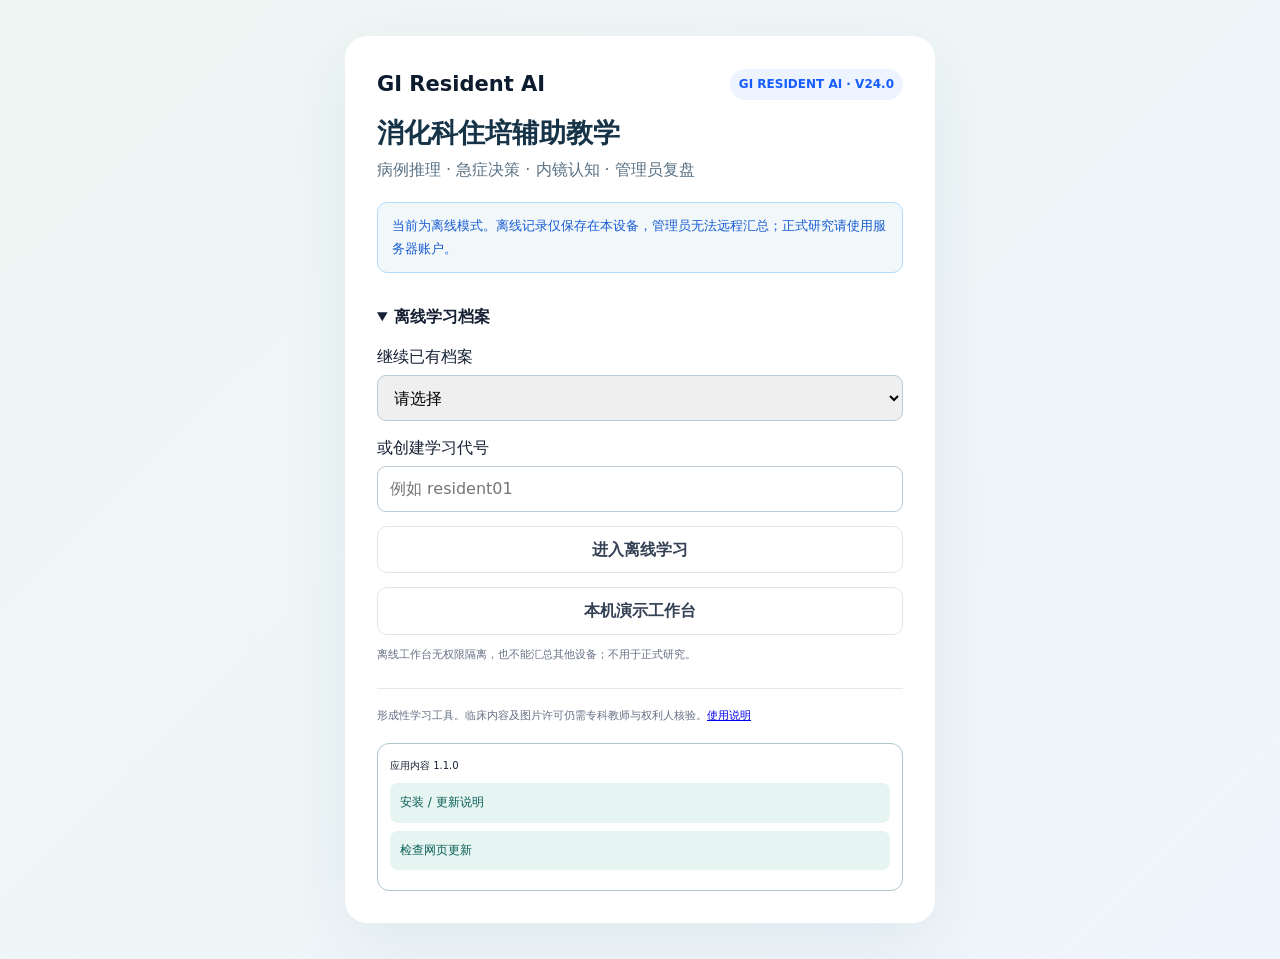
==== web/index.html @ a693a08d "Publish GI Resident AI V24.1" ====
<!doctype html>
<html lang="zh-CN">
<head>
  <meta charset="utf-8">
  <meta name="viewport" content="width=device-width,initial-scale=1">
  <title>GI Resident AI V24.1 · 住培辅助教学</title>
  <link rel="icon" href="assets/app/icon-192.png">
  <link rel="manifest" href="manifest.webmanifest">
  <link rel="apple-touch-icon" href="assets/app/icon-192.png">
  <meta name="theme-color" content="#0d766d">
  <meta name="apple-mobile-web-app-capable" content="yes">
  <link rel="stylesheet" href="style.css">
  <link rel="stylesheet" href="v5.css">
  <link rel="stylesheet" href="v6.css">
  <link rel="stylesheet" href="v7.css">
  <link rel="stylesheet" href="v20.css">
  <link rel="stylesheet" href="v21.css">
  <link rel="stylesheet" href="v22.css">
  <link rel="stylesheet" href="v23.css">
  <link rel="stylesheet" href="v24.css">
  <link rel="stylesheet" href="mobile.css">
</head>
<body>
  <script src="app-release.js"></script>
  <script src="js/core.js"></script>
  <script src="data.js"></script>
  <script src="training_data.js"></script>
  <script src="v4_data.js"></script>
  <script src="local_images.js?v=19.1"></script>
  <script src="app.js?v=19.1"></script>
  <script src="v4.js"></script>
  <script src="v5.js"></script>
  <script src="v6.js"></script>
  <script src="v7.js"></script>
  <script src="v8.js"></script>
  <script src="v9.js"></script>
  <script src="v10.js"></script>
  <script src="v11.js"></script>
  <script src="v12.js"></script>
  <script src="v13.js"></script>
  <script src="v14.js"></script>
  <script src="v15.js?v=19.3"></script>
  <script src="v16.js?v=19.3"></script>
  <script src="v17.js?v=19.3"></script>
  <script src="v18.js?v=19.3"></script>
  <script src="v19.js?v=19.3"></script>
  <script src="v20.js?v=20.0"></script>
  <script src="v21.js?v=21.0"></script>
  <script src="js/auth.js"></script>
  <script src="v23.js?v=23.2"></script>
  <script src="js/records.js"></script>
  <script src="js/learning.js"></script>
  <script src="pwa.js"></script>
</body>
</html>
---- web/style.css ----
:root{--bg:#f5f7fb;--card:#fff;--ink:#152033;--muted:#667085;--line:#dfe5ef;--brand:#165DFF;--brand2:#0d47c9;--nav:#0d1b2f;--good:#067647;--bad:#b42318;--warn:#b54708;--soft:#eef4ff;--purple:#6941c6;--shadow:0 10px 34px rgba(20,32,55,.08)}
*{box-sizing:border-box}body{margin:0;font-family:Inter,"PingFang SC","Microsoft YaHei",system-ui,sans-serif;background:var(--bg);color:var(--ink)}button,input,select,textarea{font:inherit}.hidden{display:none!important}.shell{display:grid;grid-template-columns:250px 1fr;min-height:100vh}.side{background:var(--nav);color:#dce6f7;padding:22px 16px;position:sticky;top:0;height:100vh;overflow:auto}.logo{font-weight:900;font-size:22px;color:#fff}.logo small{display:block;color:#92a9c8;font-size:10px;letter-spacing:.08em;margin-top:5px}.profile{margin:20px 0 14px;padding:12px;background:#132a48;border-radius:12px}.profile b{display:block;color:#fff}.profile span{font-size:12px;color:#a9bdd8}.nav{display:grid;gap:6px}.nav button{border:0;background:transparent;color:#cbd7e8;text-align:left;border-radius:10px;padding:11px 12px;cursor:pointer}.nav button:hover,.nav button.active{background:#173457;color:#fff}.main{padding:28px;max-width:1500px;width:100%;margin:0 auto}.top{display:flex;justify-content:space-between;gap:18px;align-items:flex-start;margin-bottom:20px}.top h1{margin:0;font-size:27px}.top p{margin:6px 0 0;color:var(--muted)}.pill{display:inline-flex;align-items:center;gap:5px;background:var(--soft);color:var(--brand);font-weight:800;font-size:12px;padding:6px 9px;border-radius:999px}.grid{display:grid;gap:16px}.g4{grid-template-columns:repeat(4,minmax(0,1fr))}.g3{grid-template-columns:repeat(3,minmax(0,1fr))}.g2{grid-template-columns:repeat(2,minmax(0,1fr))}.card{background:#fff;border:1px solid var(--line);border-radius:16px;padding:18px;box-shadow:var(--shadow)}.metric span{font-size:12px;color:var(--muted)}.metric strong{display:block;font-size:30px;margin:6px 0}.btn{border:0;background:var(--brand);color:#fff;padding:10px 14px;border-radius:10px;font-weight:800;cursor:pointer}.btn:hover{background:var(--brand2)}.btn.ghost{background:#fff;color:#344054;border:1px solid var(--line)}.btn.soft{background:var(--soft);color:var(--brand)}.btn.bad{background:#fef3f2;color:var(--bad)}.row{display:flex;gap:10px;align-items:center;flex-wrap:wrap}.section{display:flex;justify-content:space-between;align-items:end;margin:24px 0 12px}.section h2{margin:0;font-size:20px}.section small{color:var(--muted)}.casegrid{display:grid;grid-template-columns:repeat(3,minmax(0,1fr));gap:14px}.case{background:white;border:1px solid var(--line);border-radius:14px;padding:15px;cursor:pointer;transition:.15s}.case:hover{transform:translateY(-2px);box-shadow:var(--shadow)}.tags{display:flex;gap:6px;flex-wrap:wrap}.tag{font-size:11px;border-radius:999px;padding:4px 7px;background:#f2f4f7;color:#475467}.tag.atyp{background:#fff7e6;color:#b54708}.tag.hard{background:#f4f3ff;color:#6941c6}.case h3{font-size:15px;margin:10px 0 7px}.case p{margin:0;color:var(--muted);font-size:12px;line-height:1.6}.bar{height:7px;border-radius:99px;background:#edf1f7;overflow:hidden}.bar i{display:block;height:100%;background:var(--brand)}.ward{display:grid;grid-template-columns:1.15fr .85fr;gap:16px}.patient-head{display:flex;justify-content:space-between;gap:12px}.vitals{background:#f8fafc;border-radius:12px;padding:11px;margin:12px 0;font-weight:700}.chat{height:390px;overflow:auto;background:#f8fafc;border:1px solid var(--line);border-radius:13px;padding:12px}.msg{max-width:88%;padding:9px 11px;border-radius:12px;margin:8px 0;line-height:1.6;font-size:13px}.msg.user{margin-left:auto;background:#eaf1ff}.msg.patient{background:#fff;border:1px solid #e5eaf2}.msg.ai{background:#f4f3ff;border:1px solid #ddd7fe}.composer{display:grid;grid-template-columns:1fr auto;gap:8px;margin-top:9px}.composer input{border:1px solid var(--line);border-radius:10px;padding:10px 11px}.orders{display:flex;gap:7px;flex-wrap:wrap;margin-top:10px}.order{border:1px solid var(--line);background:#fff;border-radius:999px;padding:7px 10px;font-size:12px;cursor:pointer}.order:hover{border-color:#9cb9ef}.results{display:grid;gap:8px;max-height:340px;overflow:auto}.result{padding:10px;border-radius:10px;background:#f8fafc;border-left:3px solid #9db8e9;font-size:13px;line-height:1.55}.stage{display:flex;gap:6px;flex-wrap:wrap;margin:10px 0 14px}.stage span{font-size:11px;padding:5px 8px;border-radius:999px;background:#f2f4f7}.stage span.on{background:#eaf1ff;color:var(--brand);font-weight:800}.freebox textarea{width:100%;min-height:80px;border:1px solid var(--line);border-radius:10px;padding:10px;resize:vertical}.feedback{padding:12px;border-radius:11px;margin-top:10px;font-size:13px;line-height:1.65}.feedback.good{background:#ecfdf3;color:#05603a}.feedback.mid{background:#fff7e6;color:#854a0e}.choices{display:grid;gap:8px}.choice{border:1px solid var(--line);padding:11px;border-radius:10px;cursor:pointer}.choice:hover{background:#f8fbff;border-color:#9cb9ef}.choice.correct{background:#ecfdf3;border-color:#52b788}.choice.wrong{background:#fef3f2;border-color:#e8867d}.imgbox{background:#090e16;border-radius:13px;min-height:300px;display:flex;align-items:center;justify-content:center;overflow:hidden}.imgbox img{max-width:100%;max-height:560px;object-fit:contain;cursor:zoom-in}.src{font-size:11px;color:var(--muted);line-height:1.5;margin-top:7px}.src a{color:var(--brand)}.table{width:100%;border-collapse:collapse;font-size:13px}.table th,.table td{padding:10px;border-bottom:1px solid var(--line);text-align:left}.table th{color:#667085;background:#f8fafc}.toolbar{display:flex;gap:8px;flex-wrap:wrap;margin-bottom:14px}.toolbar input,.toolbar select{border:1px solid var(--line);border-radius:10px;padding:9px 10px;background:#fff}.login{min-height:100vh;display:grid;place-items:center;background:linear-gradient(135deg,#0d1b2f,#143b70)}.login-card{width:min(760px,92vw);background:white;border-radius:22px;padding:28px;box-shadow:0 30px 70px rgba(0,0,0,.28)}.login-card h1{margin:0 0 5px}.roles{display:grid;grid-template-columns:2fr 1fr;gap:14px;margin-top:20px}.rolebox{border:1px solid var(--line);border-radius:15px;padding:16px}.rolebox input,.rolebox select{width:100%;border:1px solid var(--line);border-radius:10px;padding:10px;margin:7px 0}.notice{background:#fff7e6;color:#7a420b;border:1px solid #f2d38d;border-radius:11px;padding:11px;font-size:12px;line-height:1.6}.wrongitem{border-left:3px solid #e8867d;padding:10px 12px;background:#fff9f8;border-radius:0 10px 10px 0;margin:8px 0}.modal{position:fixed;inset:0;background:rgba(0,0,0,.88);display:none;place-items:center;z-index:30;padding:20px}.modal.show{display:grid}.modal img{max-width:96vw;max-height:92vh}.modal button{position:absolute;right:20px;top:20px;width:40px;height:40px;border:0;border-radius:50%;font-size:22px}.ai-status{font-size:11px;padding:5px 8px;border-radius:999px;background:#f2f4f7;color:#475467}.ai-status.on{background:#ecfdf3;color:#067647}.spark{font-size:20px}.ref{padding:12px 0;border-bottom:1px solid var(--line);line-height:1.6}.ref a{color:var(--brand);word-break:break-all}.teach-form input,.teach-form textarea,.teach-form select{width:100%;border:1px solid var(--line);border-radius:9px;padding:9px;margin:5px 0 10px}.mini{font-size:11px;color:var(--muted)}
@media(max-width:1100px){.shell{grid-template-columns:1fr}.side{position:relative;height:auto;display:flex;align-items:center;gap:12px;overflow:auto}.profile{margin:0;min-width:150px}.nav{display:flex;min-width:max-content}.main{padding:18px}.ward{grid-template-columns:1fr}.casegrid,.g4{grid-template-columns:repeat(2,1fr)}}
@media(max-width:680px){.casegrid,.g4,.g3,.g2,.roles{grid-template-columns:1fr}.main{padding:12px}.top{flex-direction:column}.side{padding:10px}.logo{min-width:145px}.profile{display:none}.chat{height:320px}.composer{grid-template-columns:1fr}.table{font-size:11px}.table th,.table td{padding:7px}}
/* ===== v3.5 Endoscopy Games ===== */
.muted{color:var(--muted);line-height:1.7}.game-hero{overflow:hidden;position:relative}.game-hero:after{content:'';position:absolute;width:180px;height:180px;border-radius:50%;right:-60px;top:-75px;background:rgba(22,93,255,.06)}.game-hero p{color:var(--muted);line-height:1.7;max-width:680px}.procedure-hero:after{background:rgba(105,65,198,.07)}
.anatomy-tabs{display:flex;gap:8px;flex-wrap:wrap;margin-bottom:14px}.anatomy-tabs button{border:1px solid var(--line);background:#fff;padding:10px 14px;border-radius:10px;cursor:pointer;font-weight:800;color:#475467}.anatomy-tabs button.active{background:var(--nav);color:#fff;border-color:var(--nav)}
.scope-route{display:grid;grid-template-columns:repeat(3,1fr);gap:8px;margin-top:16px}.route-node{border:1px solid var(--line);background:#fff;border-radius:11px;padding:10px;text-align:left;cursor:pointer;display:flex;gap:8px;align-items:center}.route-node span{font-size:10px;color:var(--brand);font-weight:900}.route-node.active,.route-node:hover{border-color:#8fb1f3;background:#f4f8ff;color:var(--brand)}.route-tip{margin-top:14px;padding:12px;background:#f8fafc;border-radius:11px;color:#475467;font-size:12px;line-height:1.7}.route-kicker{font-size:11px;letter-spacing:.1em;color:var(--brand);font-weight:900}.anatomy-detail h2{margin:5px 0 14px}.anatomy-fact{padding:10px 0;border-bottom:1px solid var(--line)}.anatomy-fact span{display:block;font-size:11px;color:var(--muted);margin-bottom:4px}.anatomy-fact b{font-size:13px;line-height:1.6}.anatomy-img{margin-top:14px;min-height:250px}.imgbox.img-error:after{content:'图片加载失败，请点击下方真实图片来源打开原图';color:#fff;padding:20px;text-align:center}.anatomy-summary{display:grid;grid-template-columns:repeat(3,1fr);gap:10px}.landmark-card{background:#fff;border:1px solid var(--line);border-radius:12px;padding:12px;cursor:pointer}.landmark-card:hover{border-color:#9cb9ef}.landmark-card b{display:block;margin-bottom:5px}.landmark-card span{font-size:11px;color:var(--muted);line-height:1.55}.quiz-shell{max-width:900px;margin:0 auto}.scope-screen{position:relative;overflow:hidden;border-radius:16px;padding:42px 26px;background:radial-gradient(circle at center,#842d3b 0,#3d1220 48%,#10070b 100%);color:#fff;min-height:230px;display:grid;place-content:center;text-align:center}.scope-screen:before{content:'';position:absolute;inset:16px;border:2px solid rgba(255,255,255,.18);border-radius:50%}.scope-screen span{font-size:11px;letter-spacing:.15em;opacity:.7}.scope-screen h2{max-width:650px;line-height:1.55}.scope-reticle{position:absolute;left:50%;top:50%;width:14px;height:14px;border:1px solid rgba(255,255,255,.45);border-radius:50%;transform:translate(-50%,-50%)}.anatomy-choices{margin-top:16px}
.procedure-banner{background:linear-gradient(135deg,#0d1b2f,#17477e);color:#fff;border-radius:18px;padding:22px;display:flex;justify-content:space-between;gap:20px;align-items:center;margin-bottom:16px}.procedure-banner h2{max-width:800px;margin:10px 0}.procedure-banner p{color:#c9d7ea}.proc-stats{text-align:center;background:rgba(255,255,255,.1);padding:14px 22px;border-radius:14px;min-width:120px}.proc-stats b{display:block;font-size:34px}.proc-stats span{font-size:11px;color:#c9d7ea}.procedure-grid{display:grid;grid-template-columns:repeat(3,minmax(0,1fr));gap:14px}.proc-card{background:#fff;border:1px solid var(--line);border-radius:16px;padding:17px;cursor:pointer;box-shadow:var(--shadow);position:relative;overflow:hidden}.proc-card:hover{transform:translateY(-2px)}.proc-card:after{content:'';position:absolute;left:0;right:0;bottom:0;height:4px;background:#165dff}.proc-card.green:after{background:#12b76a}.proc-card.purple:after{background:#7f56d9}.proc-card.orange:after{background:#f79009}.proc-card.gold:after{background:#eaaa08}.proc-card.teal:after{background:#0e9384}.proc-card.red:after{background:#d92d20}.proc-card.navy:after{background:#344054}.proc-card.gray:after{background:#98a2b3}.proc-icon{font-size:28px;margin-bottom:9px}.proc-icon.big{font-size:40px;margin:0}.proc-card h2{margin:10px 0 2px}.proc-card p{font-size:11px;color:var(--muted);min-height:34px}.proc-progress{font-size:11px;margin:12px 0;color:#475467}.procedure-layout{display:grid;grid-template-columns:1.2fr .8fr;gap:16px}.proc-title{display:flex;gap:12px;align-items:center}.proc-title h2{margin:0}.proc-title p{margin:4px 0;color:var(--muted)}.proc-image{margin-top:14px;min-height:280px}.proc-info{display:grid;gap:8px;margin-top:14px}.proc-info>div{padding:10px;background:#f8fafc;border-radius:10px}.proc-info span{font-size:10px;color:var(--brand);font-weight:900}.proc-info p{font-size:12px;line-height:1.65;margin:5px 0 0}.level-list{display:grid;gap:9px;margin:14px 0}.level-list button{border:1px solid var(--line);background:#fff;border-radius:12px;padding:12px;text-align:left;display:flex;gap:12px;align-items:center;cursor:pointer}.level-list button:hover{border-color:#9cb9ef;background:#f8fbff}.level-list button>b{width:34px;height:34px;display:grid;place-items:center;border-radius:10px;background:var(--soft);color:var(--brand)}.level-list strong,.level-list small{display:block}.level-list small{color:var(--muted);margin-top:3px}.pearl-list{padding-left:20px;color:#475467;line-height:1.75;font-size:12px}.proc-score{border-top:1px solid var(--line);border-bottom:1px solid var(--line);padding:14px 0;margin:14px 0;display:flex;align-items:center;gap:9px}.proc-score span,.proc-score small{font-size:11px;color:var(--muted)}.proc-score b{font-size:24px;color:var(--brand)}
.step-pool{display:grid;gap:8px}.step-chip{border:1px solid var(--line);background:#fff;padding:10px;border-radius:10px;text-align:left;cursor:pointer}.step-chip:hover{border-color:#8fb1f3}.step-chip:disabled{opacity:.35;text-decoration:line-through}.step-answer{min-height:250px;display:grid;gap:8px;align-content:start;margin-bottom:12px}.answer-step{display:grid;grid-template-columns:36px 1fr;gap:8px;align-items:center;padding:9px;background:#f8fafc;border-radius:10px}.answer-step b{width:30px;height:30px;display:grid;place-items:center;border-radius:50%;background:var(--brand);color:#fff}.empty{color:var(--muted);padding:40px;text-align:center;border:1px dashed var(--line);border-radius:12px}.equipment-grid{display:grid;grid-template-columns:repeat(3,1fr);gap:10px;margin-bottom:15px}.equip{border:1px solid var(--line);background:#fff;border-radius:12px;padding:16px 10px;cursor:pointer}.equip span{display:block;font-size:24px;margin-bottom:6px}.equip.selected{border-color:var(--brand);background:#eef4ff;color:var(--brand);font-weight:800}.clinical-prompt{padding:18px;background:#f8fafc;border-radius:12px;margin-bottom:14px}.clinical-prompt span{font-size:11px;color:var(--brand);font-weight:900}.clinical-prompt h2{line-height:1.55}.memory-flow{display:flex;gap:8px;overflow:auto;padding:5px 0 14px}.memory-flow>div{min-width:170px;background:#f8fafc;border-radius:11px;padding:10px}.memory-flow b{display:block;color:var(--brand);margin-bottom:5px}.memory-flow span{font-size:11px;line-height:1.55}
@media(max-width:1100px){.procedure-grid,.anatomy-summary{grid-template-columns:repeat(2,1fr)}.procedure-layout{grid-template-columns:1fr}}
@media(max-width:680px){.procedure-grid,.anatomy-summary,.equipment-grid,.scope-route{grid-template-columns:1fr}.procedure-banner{align-items:flex-start;flex-direction:column}.proc-stats{width:100%}.memory-flow{flex-direction:column}.memory-flow>div{min-width:auto}}
/* ===== v4 verified anatomy + operator game ===== */
.verified-badge{display:inline-flex;align-items:center;gap:6px;background:#ecfdf3;color:#067647;border:1px solid #abefc6;border-radius:999px;padding:6px 9px;font-size:11px;font-weight:900}.pending-badge{display:inline-flex;align-items:center;gap:6px;background:#fff7ed;color:#b54708;border:1px solid #fedf89;border-radius:999px;padding:6px 9px;font-size:11px;font-weight:900}.anatomy-placeholder{min-height:260px;border:1px dashed #f0b45d;background:linear-gradient(135deg,#fffaf2,#fff);border-radius:14px;display:grid;place-items:center;text-align:center;padding:26px;color:#7a420b}.anatomy-placeholder b{display:block;font-size:20px;margin-bottom:8px}.anatomy-img img{width:100%;height:100%;object-fit:contain;background:#0a0f18}.image-audit{display:flex;align-items:center;justify-content:space-between;gap:10px;margin:10px 0 0;flex-wrap:wrap}.image-audit small{color:#667085}
.operator-shell{max-width:1050px;margin:0 auto}.operator-hud{display:grid;grid-template-columns:1fr auto auto;gap:10px;align-items:center;margin-bottom:10px}.hud-card{background:#0b1323;color:#d7e3f4;border:1px solid #223453;border-radius:12px;padding:10px 12px}.hud-card strong{color:white;font-size:20px}.lives{letter-spacing:4px}.operator-screen{position:relative;overflow:hidden;border-radius:20px;background:#060a10;border:1px solid #1c2a40;min-height:470px;box-shadow:0 30px 70px rgba(9,30,66,.22)}.operator-screen:before{content:'';position:absolute;inset:0;background:radial-gradient(circle at center,transparent 42%,rgba(0,0,0,.58) 88%);z-index:2;pointer-events:none}.operator-bg{position:absolute;inset:0;width:100%;height:100%;object-fit:cover;opacity:.82;filter:saturate(.85) contrast(1.05)}.operator-overlay{position:relative;z-index:3;min-height:470px;display:flex;flex-direction:column;justify-content:space-between;padding:24px}.scope-corners:before,.scope-corners:after{content:'';position:absolute;width:52px;height:52px;border-color:rgba(255,255,255,.55);z-index:4}.scope-corners:before{left:18px;top:18px;border-left:2px solid;border-top:2px solid}.scope-corners:after{right:18px;bottom:18px;border-right:2px solid;border-bottom:2px solid}.operator-topline{display:flex;justify-content:space-between;gap:8px;align-items:flex-start}.mission-chip{background:rgba(7,16,29,.78);backdrop-filter:blur(8px);color:white;border:1px solid rgba(255,255,255,.15);padding:10px 12px;border-radius:12px;max-width:720px}.mission-chip span{display:block;color:#8ec5ff;font-size:10px;font-weight:900;letter-spacing:.12em;margin-bottom:4px}.combo{font-size:13px;background:#fffaeb;color:#b54708;border-radius:999px;padding:8px 11px;font-weight:900}.operator-question{background:rgba(7,16,29,.88);backdrop-filter:blur(12px);border:1px solid rgba(255,255,255,.14);border-radius:16px;padding:18px;color:white}.operator-question .stage{color:#74c0ff;font-size:11px;font-weight:900;letter-spacing:.14em}.operator-question h2{margin:7px 0 14px;line-height:1.45}.operator-choices{display:grid;grid-template-columns:repeat(2,1fr);gap:9px}.operator-choice{border:1px solid rgba(255,255,255,.18);background:rgba(255,255,255,.08);color:white;border-radius:12px;padding:13px;text-align:left;cursor:pointer;font-weight:700}.operator-choice:hover{background:rgba(255,255,255,.15);transform:translateY(-1px)}.operator-choice.correct{background:rgba(18,183,106,.25);border-color:#32d583}.operator-choice.wrong{background:rgba(217,45,32,.25);border-color:#f97066}.operator-choice:disabled{cursor:default}.operator-feedback{margin-top:10px;padding:10px 12px;border-radius:10px;background:rgba(255,255,255,.09);line-height:1.55}.operator-feedback.good{border-left:3px solid #32d583}.operator-feedback.bad{border-left:3px solid #f97066}.progress-track{height:7px;border-radius:999px;background:#18263b;overflow:hidden}.progress-track i{display:block;height:100%;background:linear-gradient(90deg,#35b4ff,#7f56d9);transition:.25s}.stars{font-size:38px;letter-spacing:6px}.game-result{background:linear-gradient(145deg,#101828,#1f3a63);color:white;border-radius:18px;padding:24px}.game-result p{color:#c9d7ea}.game-result .metric{background:rgba(255,255,255,.08);border-color:rgba(255,255,255,.1)}.game-result .metric b{color:white}.procedure-banner.v4{background:linear-gradient(135deg,#0b1424,#3a1f70 55%,#123f70)}.game-launch{border:1px solid #d6bbfb;background:linear-gradient(135deg,#f9f5ff,#eef4ff);border-radius:14px;padding:14px;margin:12px 0}.game-launch h3{margin:0 0 5px}.game-launch p{font-size:12px;color:#667085;line-height:1.6}.pulse-dot{display:inline-block;width:8px;height:8px;border-radius:50%;background:#12b76a;box-shadow:0 0 0 0 rgba(18,183,106,.6);animation:pulse 1.7s infinite}@keyframes pulse{70%{box-shadow:0 0 0 9px rgba(18,183,106,0)}100%{box-shadow:0 0 0 0 rgba(18,183,106,0)}}
@media(max-width:680px){.operator-choices{grid-template-columns:1fr}.operator-screen,.operator-overlay{min-height:560px}.operator-hud{grid-template-columns:1fr 1fr}.operator-hud .hud-card:first-child{grid-column:1/-1}}
---- web/v5.css ----
/* v5 anatomy atlas + procedure arcade */
.anatomy-atlas-grid{display:grid;grid-template-columns:repeat(auto-fill,minmax(230px,1fr));gap:16px}.atlas-card{background:#fff;border:1px solid #e6eaf0;border-radius:18px;overflow:hidden;box-shadow:0 8px 24px #1018280b}.atlas-card img{width:100%;height:170px;object-fit:cover;background:#111;display:block}.atlas-body{padding:14px}.atlas-body h3{margin:0 0 6px;font-size:18px}.atlas-en{font-size:12px;color:#667085;font-weight:700;letter-spacing:.03em}.atlas-chip{display:inline-block;background:#ecfdf3;color:#067647;border:1px solid #abefc6;border-radius:999px;padding:4px 9px;font-size:11px;font-weight:800;margin-bottom:8px}.atlas-note{font-size:13px;color:#475467;line-height:1.5}.atlas-source{font-size:11px;color:#98a2b3;margin-top:10px}.atlas-source a{color:#667085}.atlas-section{margin:18px 0 8px}.atlas-legend{padding:12px 14px;background:#f8fafc;border:1px solid #eaecf0;border-radius:12px;color:#475467;font-size:13px}.scope-game{background:#0a0d12;border-radius:24px;padding:16px;box-shadow:0 24px 60px #0004}.scope-monitor{position:relative;max-width:860px;margin:auto;aspect-ratio:16/10;background:#05070a;border:10px solid #1d2939;border-radius:28px;overflow:hidden;box-shadow:inset 0 0 0 2px #475467,0 0 40px #53b1fd22}.scope-monitor canvas{width:100%;height:100%;display:block;touch-action:none}.scope-hud{position:absolute;inset:0;pointer-events:none}.scope-hud .hudtop{display:flex;justify-content:space-between;padding:14px;color:#fff;font:700 13px/1.2 ui-monospace,monospace;text-shadow:0 1px 3px #000}.scope-hud .status{background:#0008;border:1px solid #ffffff30;border-radius:8px;padding:6px 9px}.scope-hud .message{position:absolute;left:50%;bottom:16px;transform:translateX(-50%);width:min(86%,700px);background:#000b;border:1px solid #ffffff2b;color:#fff;border-radius:12px;padding:10px 14px;text-align:center;font-size:14px}.arcade-tools{display:flex;flex-wrap:wrap;gap:10px;justify-content:center;margin:14px auto 0;max-width:900px}.tool-btn{border:1px solid #344054;background:#182230;color:#fff;border-radius:14px;padding:10px 14px;cursor:pointer;font-weight:800;transition:.15s}.tool-btn:hover{transform:translateY(-2px);background:#29364a}.tool-btn.active{background:#175cd3;border-color:#53b1fd;box-shadow:0 0 0 3px #2e90fa44}.tool-btn.danger{background:#912018}.arcade-panel{max-width:900px;margin:14px auto 0;display:grid;grid-template-columns:1fr auto;gap:12px;align-items:center;color:#fff}.arcade-mission{background:#101828;border:1px solid #344054;border-radius:14px;padding:12px 14px}.arcade-mission b{display:block;margin-bottom:3px}.arcade-mission span{color:#d0d5dd;font-size:13px}.arcade-btns{display:flex;gap:8px}.arcade-btns button{background:#fff;border:0;border-radius:10px;padding:10px 12px;font-weight:800;cursor:pointer}.game-select-grid{display:grid;grid-template-columns:repeat(auto-fill,minmax(220px,1fr));gap:14px}.game-select{border:1px solid #e4e7ec;border-radius:18px;padding:18px;background:linear-gradient(180deg,#fff,#f8fafc);cursor:pointer;transition:.18s}.game-select:hover{transform:translateY(-3px);box-shadow:0 12px 30px #10182814}.game-select .game-icon{font-size:34px}.game-select h3{margin:8px 0 4px}.game-select small{color:#667085}.game-badge{display:inline-block;margin-top:10px;background:#eef4ff;color:#3538cd;padding:4px 8px;border-radius:999px;font-size:11px;font-weight:800}.result-pop{max-width:720px;margin:30px auto;background:#fff;border-radius:22px;padding:28px;text-align:center}.result-pop .bigstar{font-size:44px;letter-spacing:5px}.kbd{font-family:ui-monospace,monospace;background:#344054;color:#fff;padding:2px 6px;border-radius:5px}.anatomy-toggle{display:flex;gap:8px;flex-wrap:wrap;margin:12px 0 18px}.anatomy-toggle button{border:1px solid #d0d5dd;background:#fff;padding:9px 12px;border-radius:10px;cursor:pointer;font-weight:800}.anatomy-toggle button.active{background:#175cd3;color:#fff;border-color:#175cd3}
---- web/v6.css ----
/* v6 lesion-based drag & drop endoscopy simulator */
.v6-lab{max-width:1180px;margin:0 auto}.v6-casebar{display:flex;gap:12px;align-items:flex-start;justify-content:space-between;background:#fff;border:1px solid #e4e7ec;border-radius:18px;padding:16px;margin:14px 0}.v6-casebar h3{margin:0 0 6px}.v6-casebar p{margin:0;color:#475467}.v6-stage{display:grid;grid-template-columns:minmax(0,1fr) 300px;gap:16px;align-items:start}.v6-monitor{position:relative;background:#05070a;border:10px solid #1d2939;border-radius:26px;overflow:hidden;min-height:540px;box-shadow:0 22px 50px #10182833}.v6-bg{position:absolute;inset:0;width:100%;height:100%;object-fit:contain;background:#05070a;user-select:none;pointer-events:none}.v6-bg.cover{object-fit:cover}.v6-overlay{position:absolute;inset:0}.v6-hotspot{position:absolute;border:2px dashed rgba(255,255,255,.8);border-radius:50%;background:rgba(46,144,250,.14);box-shadow:0 0 0 7px rgba(46,144,250,.08);animation:v6pulse 1.25s infinite}.v6-hotspot.hiddenhint{border-color:transparent;background:transparent;box-shadow:none;animation:none}.v6-hotspot.done{background:rgba(18,183,106,.25);border-color:#12b76a;animation:none}.v6-hotspot.bad{background:rgba(240,68,56,.25);border-color:#f04438}.v6-label{position:absolute;top:14px;left:14px;background:#000b;color:#fff;border:1px solid #ffffff38;padding:8px 11px;border-radius:10px;font:700 12px ui-monospace,monospace;z-index:4}.v6-hud{position:absolute;top:14px;right:14px;background:#000b;color:#fff;border:1px solid #ffffff38;padding:8px 11px;border-radius:10px;font:700 12px ui-monospace,monospace;z-index:4}.v6-msg{position:absolute;left:50%;bottom:14px;transform:translateX(-50%);width:min(88%,720px);background:#000d;color:#fff;padding:11px 14px;border-radius:12px;text-align:center;z-index:5;border:1px solid #ffffff30}.v6-effect{position:absolute;pointer-events:none;z-index:3}.v6-lift{border-radius:50%;background:radial-gradient(circle,rgba(73,198,255,.5),rgba(73,198,255,.06) 70%,transparent 72%);transform:scale(.25);animation:liftGrow .45s forwards}.v6-cut{height:5px;background:#ffe3a3;border-radius:999px;box-shadow:0 0 8px #ffbf47}.v6-coag{border-radius:50%;background:radial-gradient(circle,#fff 0 12%,#fdb022 13% 28%,#f04438 29% 48%,transparent 50%);animation:coag .55s ease-out forwards}.v6-tray{background:#fff;border:1px solid #e4e7ec;border-radius:18px;padding:14px;position:sticky;top:12px}.v6-tray h3{margin:0 0 4px}.v6-tray small{color:#667085}.v6-tool{border:2px solid #e4e7ec;border-radius:14px;overflow:hidden;margin-top:10px;background:#f8fafc;cursor:grab;transition:.16s;user-select:none}.v6-tool:hover{transform:translateY(-2px);border-color:#84adff;box-shadow:0 8px 18px #10182812}.v6-tool.active{border-color:#2e90fa;box-shadow:0 0 0 3px #2e90fa22}.v6-tool img{width:100%;height:92px;object-fit:contain;background:#fff;display:block}.v6-tool .tname{font-weight:800;padding:8px 10px}.v6-tool .tsub{font-size:11px;color:#667085;padding:0 10px 9px}.v6-stepbox{margin-top:12px;border-top:1px solid #eaecf0;padding-top:12px}.v6-step{display:flex;gap:8px;align-items:center;font-size:12px;color:#667085;margin:7px 0}.v6-step b{width:22px;height:22px;border-radius:50%;display:grid;place-items:center;background:#f2f4f7;color:#475467}.v6-step.current{color:#175cd3;font-weight:800}.v6-step.current b{background:#175cd3;color:#fff}.v6-step.done{color:#067647}.v6-step.done b{background:#12b76a;color:#fff}.v6-source{font-size:11px;color:#98a2b3;margin-top:10px}.v6-mode{display:flex;gap:8px;flex-wrap:wrap;margin-top:10px}.v6-mode button{border:1px solid #d0d5dd;background:#fff;border-radius:9px;padding:7px 10px;cursor:pointer}.v6-mode button.active{background:#175cd3;color:#fff;border-color:#175cd3}.v6-finish{position:absolute;inset:0;background:#071018e8;color:#fff;z-index:9;display:grid;place-items:center;text-align:center;padding:30px}.v6-finish h2{font-size:34px;margin:0 0 10px}.v6-finish .score{font-size:54px;font-weight:900}.v6-thumbgrid{display:grid;grid-template-columns:repeat(auto-fill,minmax(210px,1fr));gap:14px}.v6-casecard{background:#fff;border:1px solid #e4e7ec;border-radius:18px;overflow:hidden;cursor:pointer;transition:.18s}.v6-casecard:hover{transform:translateY(-3px);box-shadow:0 12px 28px #10182814}.v6-casecard img{width:100%;height:150px;object-fit:cover;background:#111}.v6-casecard .body{padding:13px}.v6-casecard h3{margin:0 0 5px}.v6-casecard p{font-size:12px;color:#667085;margin:0}.v6-casecard .tag{display:inline-block;margin-top:9px;background:#eef4ff;color:#3538cd;padding:4px 8px;border-radius:999px;font-size:11px;font-weight:800}
@keyframes v6pulse{50%{box-shadow:0 0 0 13px rgba(46,144,250,.02);transform:scale(1.04)}}@keyframes liftGrow{to{transform:scale(1)}}@keyframes coag{from{transform:scale(.2);opacity:1}to{transform:scale(1.3);opacity:.2}}
@media(max-width:900px){.v6-stage{grid-template-columns:1fr}.v6-tray{position:static;display:grid;grid-template-columns:repeat(2,1fr);gap:8px}.v6-tray>h3,.v6-tray>small,.v6-tray>.v6-stepbox,.v6-tray>.v6-mode{grid-column:1/-1}.v6-tool{margin:0}.v6-monitor{min-height:430px}}
---- web/v7.css ----
/* v7 state-based endoscopy simulator */
.v7-intro{display:flex;justify-content:space-between;gap:20px;align-items:center;background:linear-gradient(135deg,#0b1f33,#123a57);color:#fff;border-radius:22px;padding:22px;margin:16px 0 20px}.v7-intro h2{margin:0 0 6px}.v7-intro p{margin:0;color:#d7e6f2;max-width:780px}.v7-badges{display:flex;gap:8px;flex-wrap:wrap;justify-content:flex-end}.v7-badges span{font-size:11px;font-weight:800;border:1px solid #ffffff36;background:#ffffff12;padding:6px 9px;border-radius:999px}.v7-grid{display:grid;grid-template-columns:repeat(3,minmax(0,1fr));gap:16px}.v7-proc-card{background:#fff;border:1px solid #e4e7ec;border-radius:20px;overflow:hidden;cursor:pointer;transition:.2s;box-shadow:0 8px 24px #1018280a}.v7-proc-card:hover{transform:translateY(-4px);box-shadow:0 18px 38px #1018281c}.v7-card-img{height:190px;position:relative;background:#111;overflow:hidden}.v7-card-img img{width:100%;height:100%;object-fit:cover}.v7-card-img span{position:absolute;top:12px;left:12px;background:#12b76a;color:#fff;padding:5px 8px;border-radius:8px;font:800 10px ui-monospace,monospace}.v7-card-body{padding:16px}.v7-card-body h3{margin:0 0 7px}.v7-card-body p{font-size:12px;color:#667085;min-height:54px}.v7-card-tags{display:flex;gap:6px;flex-wrap:wrap}.v7-card-tags b,.v7-card-tags em{font-style:normal;font-size:10px;border-radius:999px;padding:5px 8px}.v7-card-tags b{background:#ecfdf3;color:#067647}.v7-card-tags em{background:#eef4ff;color:#3538cd}.v7-note{margin-top:18px}.v7-shell{max-width:1250px;margin:0 auto}.v7-topbar{display:flex;justify-content:space-between;gap:18px;background:#fff;border:1px solid #e4e7ec;border-radius:18px;padding:16px 18px;margin:14px 0}.v7-topbar h2{margin:2px 0 6px}.v7-topbar p{margin:0;color:#475467}.v7-kicker{font:900 11px ui-monospace,monospace;letter-spacing:.11em;color:#1570ef}.v7-mode{display:flex;gap:8px;align-items:flex-start}.v7-mode button{border:1px solid #d0d5dd;background:#fff;border-radius:9px;padding:8px 11px;cursor:pointer;white-space:nowrap}.v7-mode button.active{background:#175cd3;color:#fff;border-color:#175cd3}.v7-layout{display:grid;grid-template-columns:minmax(0,1fr) 300px;gap:16px;align-items:start}.v7-monitor{position:relative;background:#02060a;border:11px solid #172231;border-radius:28px;overflow:hidden;min-height:585px;box-shadow:0 24px 60px #10182838}.v7-monitor>img{position:absolute;inset:0;width:100%;height:100%;object-fit:contain;background:#02060a;user-select:none;pointer-events:none}.v7-fade{position:absolute;inset:0;background:#02060a;opacity:0;transition:opacity .26s;z-index:7;pointer-events:none}.v7-fade.on{opacity:1}.v7-rec{position:absolute;top:14px;left:14px;z-index:8;background:#000a;color:#fff;border:1px solid #ffffff30;padding:7px 10px;border-radius:9px;font:800 11px ui-monospace,monospace}.v7-rec::first-letter{color:#f04438}.v7-hud{position:absolute;top:14px;right:14px;z-index:8;background:#000a;color:#fff;border:1px solid #ffffff30;padding:7px 10px;border-radius:9px;display:flex;gap:12px;align-items:center;font:800 11px ui-monospace,monospace}.v7-hud span{color:#ff5d68}.v7-caption{position:absolute;left:14px;top:55px;z-index:8;background:#0009;color:#fff;border-left:3px solid #2e90fa;padding:7px 10px;border-radius:4px 8px 8px 4px;font-size:12px}.v7-overlay{position:absolute;inset:0;z-index:5}.v7-zone{position:absolute;border:2px dashed #7cd4fd;background:#2e90fa1f;border-radius:50%;box-shadow:0 0 0 9px #2e90fa12,0 0 24px #2e90fa55;animation:v7pulse 1.15s infinite}.v7-zone.expert{border-color:transparent;background:transparent;box-shadow:none;animation:none}.v7-zone.done{border-color:#12b76a!important;background:#12b76a33!important;box-shadow:0 0 0 8px #12b76a16!important;animation:none!important}.v7-msg{position:absolute;z-index:8;bottom:14px;left:50%;transform:translateX(-50%);width:min(88%,760px);background:#000d;color:#fff;border:1px solid #ffffff28;border-radius:12px;padding:11px 14px;text-align:center;font-size:13px;backdrop-filter:blur(5px)}.v7-side{display:flex;flex-direction:column;gap:12px}.v7-tray,.v7-progress{background:#fff;border:1px solid #e4e7ec;border-radius:18px;padding:14px}.v7-tray h3,.v7-progress h3{margin:0 0 4px}.v7-tray>p{margin:0 0 9px;color:#667085;font-size:11px}.v7-tool{display:grid;grid-template-columns:92px 1fr;align-items:center;border:2px solid #e4e7ec;border-radius:14px;overflow:hidden;margin-top:9px;background:#f8fafc;cursor:grab;transition:.16s;user-select:none}.v7-tool:hover{transform:translateY(-2px);border-color:#84adff;box-shadow:0 8px 18px #10182812}.v7-tool.active{border-color:#2e90fa;box-shadow:0 0 0 3px #2e90fa22}.v7-tool img{width:92px;height:76px;object-fit:contain;background:#fff;display:block}.v7-tool .name{font-weight:900;padding:0 8px}.v7-tool .sub{font-size:10px;color:#667085;padding:3px 8px 0;grid-column:2}.v7-progress{max-height:300px;overflow:auto}.v7-step{display:flex;gap:9px;align-items:flex-start;padding:8px 0;border-bottom:1px solid #f2f4f7}.v7-step:last-child{border-bottom:0}.v7-step>span{width:24px;height:24px;border-radius:50%;display:grid;place-items:center;background:#f2f4f7;color:#475467;font-weight:800;font-size:11px;flex:none}.v7-step b{display:block;font-size:12px}.v7-step small{display:block;font-size:10px;color:#98a2b3;margin-top:2px}.v7-step.current>span{background:#175cd3;color:#fff}.v7-step.current b{color:#175cd3}.v7-step.done>span{background:#12b76a;color:#fff}.v7-step.done b{color:#067647}.v7-source{margin-top:12px;font-size:11px;color:#667085;background:#f8fafc;border:1px solid #eaecf0;border-radius:12px;padding:10px 12px}.v7-source a{margin-left:4px}.v7-monitor.shake{animation:v7shake .28s}.v7-finish{position:absolute;inset:0;background:#071018ee;color:#fff;display:grid;place-items:center;text-align:center;padding:28px;z-index:20}.v7-finish h2{font-size:28px;margin:7px 0}.v7-finalscore{font-size:62px;font-weight:1000;line-height:1}.v7-stars{font-size:38px;color:#fdb022;margin:8px 0}.v7-finish p{color:#d0d5dd}.v7-finish .v7-kicker{color:#84caff}.v7-finish .btn{margin:4px}.v7-finish .btn.soft{background:#fff;color:#344054}
@keyframes v7pulse{50%{transform:scale(1.05);box-shadow:0 0 0 15px #2e90fa05,0 0 32px #2e90fa44}}@keyframes v7shake{25%{transform:translateX(-7px)}50%{transform:translateX(6px)}75%{transform:translateX(-3px)}}
@media(max-width:980px){.v7-grid{grid-template-columns:1fr}.v7-layout{grid-template-columns:1fr}.v7-monitor{min-height:470px}.v7-side{display:grid;grid-template-columns:1fr 1fr}.v7-topbar,.v7-intro{flex-direction:column}.v7-badges{justify-content:flex-start}}@media(max-width:650px){.v7-side{grid-template-columns:1fr}.v7-monitor{min-height:390px}.v7-tool{grid-template-columns:82px 1fr}.v7-tool img{width:82px;height:68px}.v7-mode{width:100%}.v7-mode button{flex:1}.v7-caption{max-width:70%}}

.v9-filters{display:flex;gap:10px;flex-wrap:wrap;margin:16px 0 18px}.v9-filters button{border:1px solid #d0d5dd;background:#fff;border-radius:999px;padding:10px 14px;cursor:pointer;font-weight:700}.v9-filters button.active{background:#175cd3;color:#fff;border-color:#175cd3}
---- web/v20.css ----
.v20-hub{display:grid;grid-template-columns:repeat(2,minmax(0,1fr));gap:16px}.v20-module{position:relative;overflow:hidden;min-height:220px;display:flex;flex-direction:column}.v20-module:before{content:"";position:absolute;inset:0 0 auto;height:5px;background:var(--v20accent,#2e90fa)}.v20-module h2{margin:16px 0 8px}.v20-module p{color:var(--muted);font-size:13px;line-height:1.7;flex:1}.v20-module .module-icon{width:48px;height:48px;display:grid;place-items:center;border-radius:14px;background:color-mix(in srgb,var(--v20accent,#2e90fa) 12%,white);font-size:25px}.v20-module .module-stat{font-size:11px;color:var(--muted);margin:8px 0 12px}.v20-module.dynamic{--v20accent:#2e90fa}.v20-module.rescue{--v20accent:#d92d20}.v20-module.reportlab{--v20accent:#0e9384}.v20-module.multimodal{--v20accent:#7f56d9}
.v20-casegrid{display:grid;grid-template-columns:repeat(2,minmax(0,1fr));gap:14px}.v20-case{display:flex;flex-direction:column;gap:9px}.v20-case h3{margin:0}.v20-case p{font-size:12px;color:var(--muted);line-height:1.65;flex:1}.v20-badge{display:inline-flex;width:max-content;padding:4px 8px;border-radius:999px;background:#eef4ff;color:#175cd3;font-size:10px;font-weight:900;letter-spacing:.04em}
.sim-shell{display:grid;grid-template-columns:minmax(0,1.2fr) minmax(290px,.8fr);gap:16px;align-items:start}.sim-monitor{background:linear-gradient(155deg,#081323,#112c49);color:#fff;border:1px solid #203c5d;border-radius:18px;padding:18px;box-shadow:0 24px 50px #1018281f}.sim-monitor .v20-badge{background:#ffffff18;color:#b9dcff}.sim-clock{font:800 13px ui-monospace,monospace;color:#7cd4fd}.vitals-grid{display:grid;grid-template-columns:repeat(4,1fr);gap:8px;margin:16px 0}.vital-tile{background:#ffffff0d;border:1px solid #ffffff1b;border-radius:12px;padding:10px}.vital-tile span{display:block;color:#9db6d2;font-size:10px}.vital-tile b{display:block;margin-top:4px;font-size:17px}.vital-tile.alert b{color:#fda29b}.sim-question{background:#ffffff0d;border:1px solid #ffffff17;border-radius:14px;padding:15px}.sim-question h2{font-size:20px;line-height:1.5;margin:4px 0}.sim-options{display:grid;gap:9px;margin-top:12px}.sim-option{border:1px solid #d0d5dd;background:#fff;border-radius:12px;padding:12px;text-align:left;cursor:pointer;font-weight:700;color:#344054}.sim-option:hover{border-color:#84adff;background:#f8fbff}.sim-option.correct{border-color:#32d583;background:#ecfdf3;color:#05603a}.sim-option.wrong{border-color:#f97066;background:#fef3f2;color:#912018}.sim-option:disabled{cursor:default}.timeline{display:grid;gap:10px}.timeline-item{position:relative;padding:0 0 10px 20px;border-left:2px solid #d0d5dd;font-size:12px;line-height:1.55;color:#475467}.timeline-item:before{content:"";position:absolute;width:9px;height:9px;border-radius:50%;background:#2e90fa;left:-6px;top:4px}.timeline-item b{display:block;color:#101828}.risk-banner{background:#fef3f2;color:#912018;border:1px solid #fda29b;border-radius:12px;padding:11px;line-height:1.6;font-size:12px}
.rescue-scene{max-width:980px;margin:auto}.rescue-head{display:flex;justify-content:space-between;gap:14px;align-items:flex-start}.severity{padding:5px 9px;border-radius:999px;background:#fef3f2;color:#b42318;font-size:11px;font-weight:900}.rescue-strip{height:8px;background:#f2f4f7;border-radius:999px;overflow:hidden;margin:14px 0}.rescue-strip i{display:block;height:100%;background:linear-gradient(90deg,#f04438,#fdb022);transition:.25s}.rescue-step{font-size:12px;color:var(--muted);font-weight:800}.rescue-feedback{border-left:4px solid #fdb022;background:#fffaeb;border-radius:0 12px 12px 0;padding:13px;margin-top:12px;line-height:1.65}.rescue-feedback.good{border-color:#12b76a;background:#ecfdf3;color:#05603a}
.report-layout{display:grid;grid-template-columns:minmax(260px,.72fr) minmax(0,1.28fr);gap:16px;align-items:start}.report-source{position:sticky;top:12px}.report-source .imgbox{min-height:220px;margin-top:12px}.report-form{display:grid;grid-template-columns:repeat(2,minmax(0,1fr));gap:12px}.report-field{display:grid;gap:5px}.report-field.wide{grid-column:1/-1}.report-field label{font-size:11px;color:#475467;font-weight:900}.report-field input,.report-field select,.report-field textarea{width:100%;border:1px solid var(--line);border-radius:10px;padding:10px;background:#fff}.report-field textarea{min-height:82px;resize:vertical}.quality-meter{display:grid;grid-template-columns:auto 1fr auto;gap:10px;align-items:center;background:#f8fafc;border-radius:12px;padding:10px;margin-bottom:14px}.quality-meter .bar{height:9px}.quality-checks{display:grid;gap:7px;margin-top:12px}.quality-check{padding:9px 11px;border-radius:10px;background:#f2f4f7;font-size:12px}.quality-check.ok{background:#ecfdf3;color:#05603a}.quality-check.miss{background:#fff7e6;color:#854a0e}.report-preview{white-space:pre-wrap;background:#101828;color:#e4e7ec;border-radius:12px;padding:14px;line-height:1.7;font-size:12px}
.evidence-grid{display:grid;grid-template-columns:repeat(3,minmax(0,1fr));gap:12px}.evidence-card{border:1px solid var(--line);border-radius:14px;overflow:hidden;background:#fff;cursor:pointer;min-height:190px;transition:.18s}.evidence-card:hover{transform:translateY(-2px);box-shadow:var(--shadow)}.evidence-card.locked{background:linear-gradient(145deg,#f8fafc,#eef2f7);display:grid;place-items:center;text-align:center;padding:18px;color:#667085}.evidence-card .evidence-type{font-size:10px;color:#6941c6;font-weight:900;letter-spacing:.1em}.evidence-card .body{padding:13px}.evidence-card img{width:100%;height:145px;object-fit:contain;background:#080d14}.evidence-card h3{margin:5px 0}.evidence-card p{font-size:12px;color:#475467;line-height:1.65;margin:0}.integration-box{margin-top:16px;border:1px solid #d6bbfb;background:#f9f5ff;border-radius:16px;padding:16px}.integration-box.locked{text-align:center;color:#667085;background:#f8fafc;border-color:var(--line)}
.v20-results{display:grid;grid-template-columns:repeat(4,minmax(0,1fr));gap:12px}.v20-results .card strong{font-size:24px}.v20-history-type{font-size:10px;font-weight:900;color:#175cd3;background:#eef4ff;border-radius:999px;padding:3px 7px}.v20-disclaimer{margin-top:16px;background:#f8fafc;border:1px solid var(--line);border-radius:12px;padding:11px;color:#667085;font-size:11px;line-height:1.65}
@media(max-width:1100px){.sim-shell,.report-layout{grid-template-columns:1fr}.report-source{position:static}.v20-results{grid-template-columns:repeat(2,1fr)}}
@media(max-width:720px){.v20-hub,.v20-casegrid,.evidence-grid,.report-form,.v20-results{grid-template-columns:1fr}.report-field.wide{grid-column:auto}.vitals-grid{grid-template-columns:repeat(2,1fr)}.rescue-head{flex-direction:column}}
---- web/v21.css ----
.daily-hero{position:relative;overflow:hidden;background:linear-gradient(135deg,#0c2440,#124f72 55%,#0e9384);color:#fff;border-radius:20px;padding:22px;display:grid;grid-template-columns:1fr auto;gap:20px;align-items:center;margin-bottom:16px}.daily-hero:after{content:"";position:absolute;width:240px;height:240px;border-radius:50%;right:-100px;top:-130px;background:#ffffff10}.daily-hero h2{font-size:24px;margin:7px 0}.daily-hero p{color:#d3e7f2;max-width:760px;line-height:1.65;margin:0}.daily-date{font:800 12px ui-monospace,monospace;color:#a7e7df}.daily-progress{text-align:center;min-width:118px;background:#ffffff12;border:1px solid #ffffff1c;border-radius:16px;padding:14px}.daily-progress strong{display:block;font-size:34px}.daily-progress span{font-size:11px;color:#cbe3ed}.daily-progressbar{height:8px;border-radius:999px;background:#ffffff20;overflow:hidden;margin-top:10px}.daily-progressbar i{display:block;height:100%;background:#6ce9d5;transition:.25s}
.daily-policy{display:flex;gap:8px;flex-wrap:wrap;margin:12px 0 16px}.policy-chip{display:inline-flex;align-items:center;gap:6px;padding:7px 10px;border-radius:999px;background:#fff;border:1px solid var(--line);font-size:11px;color:#475467}.policy-chip b{color:#175cd3}.daily-list{display:grid;gap:10px}.daily-task{display:grid;grid-template-columns:54px minmax(0,1fr) auto;gap:13px;align-items:center;background:#fff;border:1px solid var(--line);border-radius:15px;padding:13px;box-shadow:var(--shadow)}.daily-task.done{border-color:#a6f4c5;background:#f6fef9}.daily-task-index{width:44px;height:44px;border-radius:13px;background:#eef4ff;color:#175cd3;display:grid;place-items:center;font-weight:900}.daily-task.done .daily-task-index{background:#dcfae6;color:#067647}.daily-task h3{font-size:15px;margin:0 0 4px}.daily-task p{font-size:11px;color:var(--muted);margin:0;line-height:1.55}.daily-meta{display:flex;gap:6px;flex-wrap:wrap;margin-bottom:5px}.daily-reason,.daily-source{font-size:9px;font-weight:900;border-radius:999px;padding:3px 7px;letter-spacing:.04em}.daily-reason.weak{background:#fef3f2;color:#b42318}.daily-reason.review{background:#fff7e6;color:#b54708}.daily-reason.new{background:#ecfdf3;color:#067647}.daily-source{background:#f4f3ff;color:#6941c6}.daily-done{font-size:11px;font-weight:900;color:#067647}.daily-note{background:#f8fafc;border:1px solid var(--line);border-radius:12px;padding:11px;font-size:11px;color:#667085;line-height:1.65;margin-top:14px}
.variant-shell{display:grid;grid-template-columns:minmax(0,.8fr) minmax(0,1.2fr);gap:16px}.variant-chart{background:linear-gradient(155deg,#071421,#173855);color:#fff;border-radius:18px;padding:18px}.variant-chart .v20-badge{background:#ffffff18;color:#b9dcff}.variant-patient{display:flex;justify-content:space-between;gap:12px;margin:15px 0}.variant-patient strong{font-size:21px}.variant-patient span{font-size:11px;color:#a9c2d8}.variant-facts{display:grid;gap:8px}.variant-fact{background:#ffffff0c;border:1px solid #ffffff17;border-radius:11px;padding:10px}.variant-fact span{display:block;font-size:9px;color:#8ec5ff;font-weight:900;letter-spacing:.08em}.variant-fact b{display:block;margin-top:4px;font-size:13px;line-height:1.5}.variant-question h2{line-height:1.5}.variant-seed{font:700 10px ui-monospace,monospace;color:#98a2b3}.daily-review-card{max-width:920px;margin:auto}.review-cover{background:linear-gradient(145deg,#f8fafc,#eef4ff);border:1px dashed #9cb9ef;border-radius:14px;padding:26px;text-align:center;color:#475467}.review-answer{margin-top:12px;background:#ecfdf3;color:#05603a;border-radius:12px;padding:13px;line-height:1.65}.review-image{max-height:360px;width:100%;object-fit:contain;background:#071018;border-radius:14px;margin:12px 0}
.daily-teacher-table td,.daily-teacher-table th{white-space:nowrap}.daily-count{display:inline-flex;border-radius:999px;padding:4px 8px;background:#eef4ff;color:#175cd3;font-size:10px;font-weight:900}
@media(max-width:800px){.daily-hero,.variant-shell{grid-template-columns:1fr}.daily-progress{width:100%}.daily-task{grid-template-columns:44px 1fr}.daily-task .btn,.daily-task .daily-done{grid-column:1/-1;width:100%;text-align:center}.variant-patient{flex-direction:column}}
---- web/v22.css ----
/* GI Resident AI v22: personal local accounts and mobile back navigation */
.account-login{min-height:100vh;display:grid;place-items:center;padding:20px;background:linear-gradient(145deg,#081a31,#174d82 58%,#176b69)}
.account-card{width:min(720px,96vw);background:#fff;border-radius:24px;padding:28px;box-shadow:0 30px 80px rgba(0,0,0,.32)}
.account-brand{display:flex;align-items:center;justify-content:space-between;gap:12px;margin-bottom:8px}
.account-brand strong{font-size:22px;color:#0d1b2f}.account-card h1{margin:12px 0 6px}.account-lead{margin:0;color:#667085;line-height:1.65}
.account-tabs{display:grid;grid-template-columns:1fr 1fr;gap:8px;background:#f2f4f7;border-radius:13px;padding:5px;margin:20px 0 14px}
.account-tabs button{border:0;border-radius:9px;background:transparent;padding:10px;font-weight:800;color:#667085;cursor:pointer}
.account-tabs button.active{background:#fff;color:#165dff;box-shadow:0 2px 8px rgba(16,24,40,.08)}
.account-panel{display:none}.account-panel.active{display:block}.account-panel label{display:block;font-size:12px;font-weight:800;color:#344054;margin:12px 0 5px}
.account-panel input{width:100%;border:1px solid #d0d5dd;border-radius:11px;padding:12px;background:#fff;outline:none}
.account-panel input:focus{border-color:#2e90fa;box-shadow:0 0 0 3px rgba(46,144,250,.14)}
.account-panel .btn{width:100%;margin-top:16px;padding:12px}
.account-message{display:none;margin-top:12px;padding:10px 12px;border-radius:10px;font-size:12px;line-height:1.6}
.account-message.show{display:block}.account-message.bad{background:#fef3f2;color:#b42318}.account-message.good{background:#ecfdf3;color:#067647}
.account-note{margin-top:16px;padding:12px;background:#eff8ff;color:#175cd3;border:1px solid #b2ddff;border-radius:11px;font-size:12px;line-height:1.65}
.teacher-entry{margin-top:14px;border-top:1px solid #eaecf0;padding-top:14px}.teacher-entry summary{cursor:pointer;color:#667085;font-size:12px;font-weight:800}
.teacher-row{display:grid;grid-template-columns:1fr auto;gap:8px;margin-top:10px}.teacher-row input{border:1px solid #d0d5dd;border-radius:10px;padding:10px}
.mobile-up{display:none;border:1px solid #cfd9e8;background:rgba(255,255,255,.96);color:#1d2939;border-radius:999px;padding:9px 13px;font-weight:800;box-shadow:0 5px 18px rgba(16,24,40,.13);cursor:pointer}
.mobile-up[hidden]{display:none!important}
.profile .account-kind{display:block;margin-top:3px}.profile .account-badge{display:inline-block;margin-top:7px;font-size:10px;color:#b9d9ff;background:#17477e;border-radius:999px;padding:4px 7px}
@media(max-width:900px){.mobile-up{display:inline-flex;align-items:center;gap:6px;position:sticky;top:8px;z-index:28;margin:0 0 12px}.main{overflow:visible}.account-card{padding:22px}.account-brand{align-items:flex-start;flex-direction:column}}
@media(max-width:520px){.account-login{padding:10px}.account-card{width:100%;border-radius:20px;padding:19px}.account-card h1{font-size:24px}.teacher-row{grid-template-columns:1fr}.teacher-row .btn{width:100%}}
---- web/v23.css ----
.semantic-hit{display:inline-block;margin-top:5px;color:#067647;font-weight:700}.tutorial-intro{display:flex;justify-content:space-between;align-items:center;gap:18px;margin:0 0 16px;background:linear-gradient(135deg,#eff8ff,#f4f3ff);border-color:#b2ddff}.tutorial-intro h2{margin:9px 0 5px}.tutorial-intro p{margin:0;color:#475467}.tutorial-count{min-width:86px;text-align:center;font-size:30px;line-height:1;color:#175cd3;font-weight:900}.tutorial-count small{font-size:11px;color:#475467}.tutorial-layout{display:grid;grid-template-columns:minmax(0,1.5fr) minmax(300px,.72fr);gap:18px;align-items:start}.tutorial-screen{background:#08111b;border-radius:22px;padding:12px;box-shadow:0 18px 50px rgba(16,24,40,.18)}.tutorial-progress{height:6px;background:#344054;border-radius:999px;overflow:hidden;margin-bottom:10px}.tutorial-progress i{display:block;height:100%;background:linear-gradient(90deg,#2e90fa,#12b76a);transition:width .35s}.tutorial-stage{position:relative;margin:0;min-height:500px;border-radius:16px;overflow:hidden;background:#000;display:grid;place-items:center}.tutorial-background{width:100%;height:100%;min-height:500px;max-height:650px;object-fit:contain}.tutorial-stage figcaption{position:absolute;left:14px;bottom:14px;padding:8px 12px;border-radius:10px;background:rgba(0,0,0,.75);color:#fff;font-size:13px;font-weight:800}.tutorial-focus{position:absolute;left:50%;top:50%;width:22%;aspect-ratio:1;border:3px solid #fdb022;border-radius:50%;transform:translate(-50%,-50%);box-shadow:0 0 0 999px rgba(0,0,0,.16),0 0 25px #fdb022;animation:tutorialPulse 1.6s ease-in-out infinite}.tutorial-instrument{position:absolute;width:150px;height:100px;object-fit:contain;filter:drop-shadow(0 8px 8px rgba(0,0,0,.55));left:8%;top:62%;animation:tutorialMove 4.8s ease-in-out infinite}.tutorial-probe{position:absolute;width:18px;height:18px;border-radius:50%;background:#53b1fd;box-shadow:0 0 0 8px rgba(83,177,253,.22)}.motion-cut .tutorial-instrument,.motion-tunnel .tutorial-instrument{animation-name:tutorialCut}.motion-inject .tutorial-instrument,.motion-needle .tutorial-instrument{animation-name:tutorialNeedle}.motion-snare .tutorial-instrument,.motion-band .tutorial-instrument,.motion-clip .tutorial-instrument{animation-name:tutorialTarget}.motion-wire .tutorial-instrument,.motion-extract .tutorial-instrument,.motion-flush .tutorial-instrument{animation-name:tutorialWire}.motion-inspect .tutorial-instrument,.motion-scan .tutorial-instrument{animation-name:tutorialScan}.tutorial-copy{position:sticky;top:12px}.tutorial-copy h2{font-size:25px;margin:10px 0}.tutorial-copy>p{line-height:1.75;color:#344054}.tutorial-tool-name{display:inline-flex;padding:7px 11px;border-radius:999px;background:#fff4e5;color:#b54708;font-weight:900;margin:4px 0 12px}.tutorial-index{list-style:none;padding:0;margin:10px 0 16px;display:grid;gap:7px}.tutorial-index li{display:flex;gap:9px;align-items:center;padding:8px 10px;border:1px solid #eaecf0;border-radius:10px;cursor:pointer;color:#667085}.tutorial-index li span{display:grid;place-items:center;width:24px;height:24px;border-radius:50%;background:#f2f4f7;font-size:11px;font-weight:900}.tutorial-index li.active{border-color:#84adff;background:#eff4ff;color:#1849a9;font-weight:800}.tutorial-index li.done span{background:#dcfae6;color:#067647}.tutorial-controls{display:grid;grid-template-columns:1fr 1fr;gap:9px}.tutorial-practice{width:100%;margin-top:10px;background:#067647}.tutorial-source{display:block;text-align:center;margin-top:12px;font-size:12px;color:#475467}.v20-disclaimer{margin-top:14px}.img-recovered{background:#101828}@keyframes tutorialPulse{0%,100%{transform:translate(-50%,-50%) scale(.9);opacity:.72}50%{transform:translate(-50%,-50%) scale(1.08);opacity:1}}@keyframes tutorialMove{0%,100%{left:6%;top:68%}50%{left:42%;top:45%}}@keyframes tutorialCut{0%{left:7%;top:69%;transform:rotate(-12deg)}50%{left:45%;top:43%;transform:rotate(8deg)}100%{left:62%;top:56%;transform:rotate(-5deg)}}@keyframes tutorialNeedle{0%,20%{left:5%;top:62%}70%,100%{left:43%;top:45%}}@keyframes tutorialTarget{0%{left:5%;top:66%;transform:scale(.8)}60%{left:41%;top:43%;transform:scale(1)}100%{left:45%;top:45%;transform:scale(.92)}}@keyframes tutorialWire{0%{left:3%;top:70%}45%{left:35%;top:51%}100%{left:57%;top:42%}}@keyframes tutorialScan{0%,100%{left:12%;top:65%}50%{left:58%;top:38%}}
@media(max-width:900px){.tutorial-layout{grid-template-columns:1fr}.tutorial-copy{position:static}.tutorial-stage,.tutorial-background{min-height:330px}.tutorial-instrument{width:100px;height:72px}.tutorial-intro{align-items:flex-start}.tutorial-count{font-size:25px}}
---- web/v24.css ----
/* V24 accessibility and restrained learning UI refinements. */
:root{--v24-ink:#163347;--v24-teal:#09766b;--v24-line:#dbe5ea}
body{line-height:1.6}button,input,select,textarea{font:inherit}button:focus-visible,a:focus-visible,input:focus-visible,select:focus-visible,textarea:focus-visible,[tabindex]:focus-visible{outline:3px solid #168cdd;outline-offset:3px}
.account-login{min-height:100vh;padding:36px 18px;background:linear-gradient(135deg,#eef7f4,#eff5fc);display:grid;place-items:center}.account-card{width:min(590px,100%);padding:32px;border-radius:22px;background:#fff;box-shadow:0 20px 70px #12334512}.account-card h1{font-size:27px;line-height:1.4;color:var(--v24-ink)}.account-card label{display:block;margin:14px 0 5px}.account-card input,.account-card select{width:100%;min-height:46px;border:1px solid #bccbd5;border-radius:9px;padding:9px 12px}.account-card .account-note{font-size:13px;line-height:1.75;padding:12px 14px;background:#f2f7fa;border-radius:10px;margin:18px 0}.account-card details{margin:18px 0}.wide{width:100%;margin-top:14px}.account-tabs{display:flex;gap:9px;margin:20px 0}.account-tabs button{flex:1;padding:10px;border:1px solid #cbd8e0;border-radius:9px;background:#fff;cursor:pointer}.account-tabs button.active{color:#075d56;border-color:#0e8779;background:#edf9f5}.account-brand{display:flex;align-items:center;justify-content:space-between;gap:10px;color:#123e4d}.account-brand strong{font-size:21px}.account-lead{color:#587184}.error-text{color:#a52d20;overflow-wrap:anywhere}.mini{line-height:1.7}.bar24{display:flex;justify-content:space-between;align-items:center;gap:10px;margin:0 0 18px}.bar24 #sync24{font-size:12px;max-width:65%;color:#527181;overflow-wrap:anywhere}.mode-tabs{display:flex;gap:10px;margin-bottom:16px}.case24{text-align:left;cursor:pointer;color:inherit;background:#fff;font:inherit;width:100%}.case24:hover{border-color:#31867e;box-shadow:0 5px 20px #0c3d3410}.case24 small{color:#7c6540}.quiz24{max-width:900px;margin:0 auto}.choice{display:block;text-align:left;width:100%;color:inherit;background:#fff;cursor:pointer;white-space:normal;line-height:1.6}.choice.selected{background:#edf7fe;border-color:#3d83b6}.choice:disabled{opacity:1;cursor:default}.card{margin-bottom:16px}.notice{margin:16px 0;line-height:1.8}.table-wrap{overflow-x:auto;max-height:600px}.table td{vertical-align:top}.table small{display:block;font-size:11px;color:#778}.record-json{white-space:pre-wrap;word-break:break-word;max-height:440px;overflow:auto;font-size:12px;background:#f3f7fa;border-radius:10px;padding:12px}details{border-bottom:1px solid #e0e8ed;padding:12px 0}summary{cursor:pointer;font-weight:600;line-height:1.7}details p{overflow-wrap:anywhere}.ai-consent{display:flex;align-items:flex-start;gap:9px;font-size:12px;color:#586674;margin:12px 0;line-height:1.75}.ai-consent input{flex:0 0 auto;width:18px;height:18px;margin-top:3px}.image-source-note{color:#7b5b2b;background:#fff7e8;padding:8px 12px;font-size:12px;border-radius:8px}.image-missing{outline:2px solid #b63624}.tutorial-practice:disabled{opacity:.5;cursor:not-allowed}.tutorial-screen{overflow:hidden}.tutorial-stage{isolation:isolate}.v19copyright{font-size:13px}.card>label{display:block;margin:10px 0}.card>label textarea,.card>label select{width:100%;display:block;margin-top:8px}
@media(max-width:900px){.account-card{padding:23px 19px}.account-card h1{font-size:23px}.bar24{align-items:flex-start}.main{min-width:0}.grid.g3,.grid.g4{grid-template-columns:1fr}.casegrid{grid-template-columns:1fr}.toolbar{flex-wrap:wrap}.toolbar input,.toolbar select{max-width:100%;min-width:0}.mode-tabs button{flex:1}.row{flex-wrap:wrap}.table{min-width:650px}.tutorial-copy{padding:15px}.notice{font-size:13px}}
@media(prefers-reduced-motion:reduce){*,*::before,*::after{animation-duration:.01ms!important;animation-iteration-count:1!important;scroll-behavior:auto!important}}

/* V24.1 administrator records */
.admin-toolbar{display:grid;grid-template-columns:minmax(220px,1fr) minmax(180px,260px) auto;gap:14px;align-items:end;margin:18px 0}
.admin-toolbar label{display:grid;gap:6px;font-weight:700;color:#244956}
.admin-toolbar input,.admin-toolbar select{width:100%;min-height:44px;border:1px solid #b9cbd1;border-radius:10px;padding:9px 11px;background:#fff;color:#163844;font:inherit}
.admin-student-list{display:grid;gap:12px}
.admin-student{background:#fff;border:1px solid #d5e1e4;border-radius:14px;box-shadow:0 8px 24px rgba(28,72,82,.06);overflow:hidden}
.admin-student>summary{display:grid;grid-template-columns:minmax(190px,1.3fr) minmax(190px,1fr) 110px 100px;gap:14px;align-items:center;padding:16px 18px;cursor:pointer;list-style:none;color:#183f4c}
.admin-student>summary::-webkit-details-marker{display:none}
.admin-student>summary:after{content:'查看';justify-self:end;color:#0d766d;font-weight:800}
.admin-student[open]>summary{background:#eef8f7;border-bottom:1px solid #d5e1e4}
.admin-student[open]>summary:after{content:'收起'}
.admin-student>summary span:first-child{display:grid;gap:3px}.admin-student>summary small{font-size:12px;color:#607780;font-weight:500}
.admin-student-body{padding:18px}.admin-student-body h3{margin:22px 0 10px;color:#214b58}
.admin-student[hidden]{display:none}
@media(max-width:900px){.admin-toolbar{grid-template-columns:1fr}.admin-student>summary{grid-template-columns:1fr 1fr}.admin-student>summary:after{grid-column:2;grid-row:1}}
@media(max-width:620px){.admin-student>summary{grid-template-columns:1fr}.admin-student>summary:after{grid-column:1;grid-row:auto;justify-self:start}.admin-student-body{padding:12px}}
---- web/mobile.css ----
.install-center{margin:18px 0 0;padding:12px;border:1px solid #adc8cd;border-radius:12px;font-size:12px}.install-center button{display:block;border:0;padding:10px;margin-top:8px;border-radius:8px;width:100%;background:#e7f5f2;color:#075e56;text-align:left;cursor:pointer}.install-center p{margin:8px 0 0;line-height:1.5}.side .install-center{color:#d8edf0}.mobile-menu{display:none}
@media(max-width:760px){body{padding-bottom:env(safe-area-inset-bottom)}.shell{display:block}.side{position:relative;height:auto;padding:12px 16px;padding-top:max(12px,env(safe-area-inset-top));overflow:visible}.side .logo{font-size:19px}.side .profile{margin:10px 0}.side .nav,.side .profile,.side .install-center{display:none}.side.mobile-open .nav{display:grid;grid-template-columns:1fr 1fr}.side.mobile-open .profile,.side.mobile-open .install-center{display:block}.mobile-menu{display:block;float:right;border:1px solid #68899b;background:#16374b;color:white;padding:9px 12px;border-radius:8px}.main{padding:16px;min-width:0}.ward,.grid.g2,.tutorial-layout,.sim-shell,.procedure-layout,.report-layout,.v12layout,.v13layout,.v14layout,.v16layout{display:grid;grid-template-columns:minmax(0,1fr)}.card{padding:15px}.top{flex-wrap:wrap;gap:7px}.top h1{font-size:23px}.top p{font-size:14px}.btn,.choice,.sim-option,.nav button{min-height:44px}input,textarea,select{font-size:16px;max-width:100%}.orders{display:grid;grid-template-columns:1fr 1fr}.orders button{min-height:42px}.tutorial-stage{min-height:220px}.tutorial-instrument{max-width:30%}.account-login{padding:18px 12px}.account-card{padding:23px 19px}.v19atlas,.anatomy-atlas-grid{grid-template-columns:1fr}.v19compare>div{display:block}.stage{overflow:auto;white-space:nowrap}.bar24{margin-bottom:12px}.table-wrap{width:100%}}
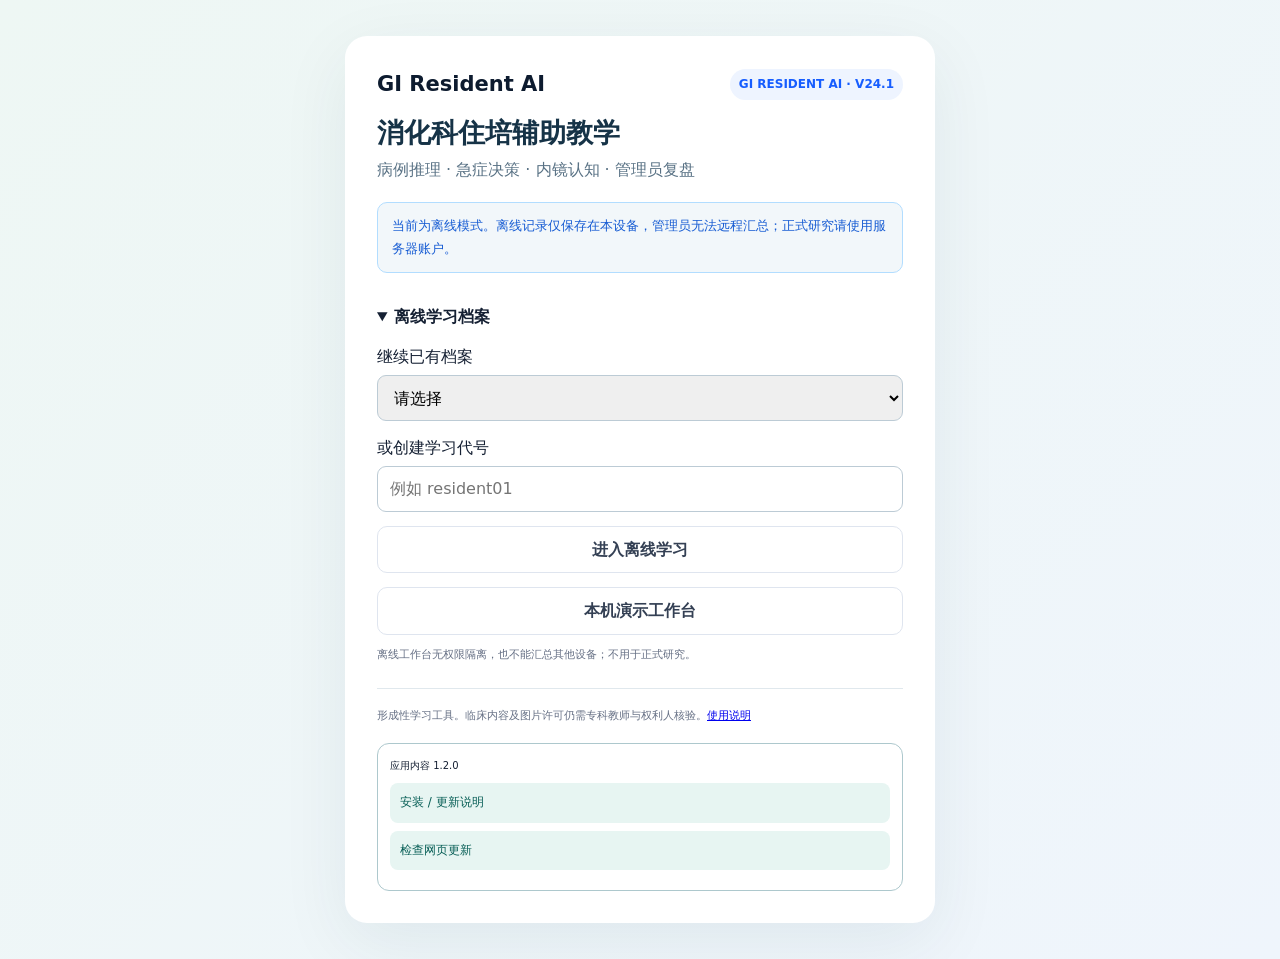
==== commit 2696c7bd: "feat: add centralized administrator content management" ====
--- a/web/index.html
+++ b/web/index.html
@@ -48,9 +48,10 @@
   <script src="v21.js?v=21.0"></script>
   <script src="js/auth.js"></script>
   <script src="v23.js?v=23.2"></script>
-  <script src="js/records.js"></script>
-  <script src="js/learning.js"></script>
-  <script src="pwa.js"></script>
+  <script src="js/records.js"></script>
+  <script src="js/learning.js"></script>
+  <script src="js/content.js"></script>
+  <script src="pwa.js"></script>
 </body>
 </html>
 
--- a/web/v24.css
+++ b/web/v24.css
@@ -21,3 +21,7 @@
 .admin-student[hidden]{display:none}
 @media(max-width:900px){.admin-toolbar{grid-template-columns:1fr}.admin-student>summary{grid-template-columns:1fr 1fr}.admin-student>summary:after{grid-column:2;grid-row:1}}
 @media(max-width:620px){.admin-student>summary{grid-template-columns:1fr}.admin-student>summary:after{grid-column:1;grid-row:auto;justify-self:start}.admin-student-body{padding:12px}}
+
+/* V24.1 centralized administrator content management */
+.content-toolbar{margin:18px 0}.content-editor{margin:18px 0;border:2px solid #9fd4cd}.content-editor .section{margin-top:0}.content-form-grid{display:grid;grid-template-columns:repeat(2,minmax(0,1fr));gap:14px;margin:16px 0}.content-field,.content-decision label,.content-image label{display:grid;gap:6px;color:#244956;font-weight:700}.content-field small{color:#607780;font-weight:500}.content-field.wide{grid-column:1/-1}.content-field input,.content-field textarea,.content-field select,.content-decision input,.content-decision textarea,.content-image input{width:100%;border:1px solid #b9cbd1;border-radius:10px;padding:10px 12px;background:#fff;color:#163844;font:inherit}.content-field textarea,.content-decision textarea{resize:vertical}.content-decision{border:1px solid #c9dadd;border-radius:14px;padding:14px;margin:12px 0;display:grid;grid-template-columns:2fr 2fr 180px;gap:12px}.content-decision legend{font-weight:900;color:#0d766d;padding:0 8px}.content-decision label:nth-of-type(4){grid-column:1/-1}.content-decision button{justify-self:start}.content-image{border:1px dashed #9bbfc2;border-radius:14px;padding:14px;margin:16px 0}.content-image-row{display:grid;grid-template-columns:minmax(220px,1fr) minmax(220px,1fr);gap:12px;align-items:end}.content-image-row [role=status]{grid-column:1/-1;color:#0d766d}.content-image img{display:block;max-width:420px;max-height:260px;object-fit:contain;margin-top:12px;border-radius:12px;border:1px solid #d5e1e4}.content-actions{display:flex;gap:10px;align-items:center;flex-wrap:wrap;margin-top:18px}.content-actions [role=status]{color:#0d766d;font-weight:800}.content-list{display:grid;gap:12px}.content-item{display:flex;justify-content:space-between;gap:16px;align-items:center;border:1px solid #d5e1e4;border-radius:14px;padding:14px;background:#fafffe}.content-item h3{margin:7px 0 4px}.content-item p{margin:0;color:#607780}.btn.small{padding:7px 10px;font-size:12px}
+@media(max-width:760px){.content-form-grid,.content-image-row{grid-template-columns:1fr}.content-field.wide{grid-column:auto}.content-decision{grid-template-columns:1fr}.content-decision label:nth-of-type(4){grid-column:auto}.content-item{align-items:flex-start;flex-direction:column}.content-image img{max-width:100%}}
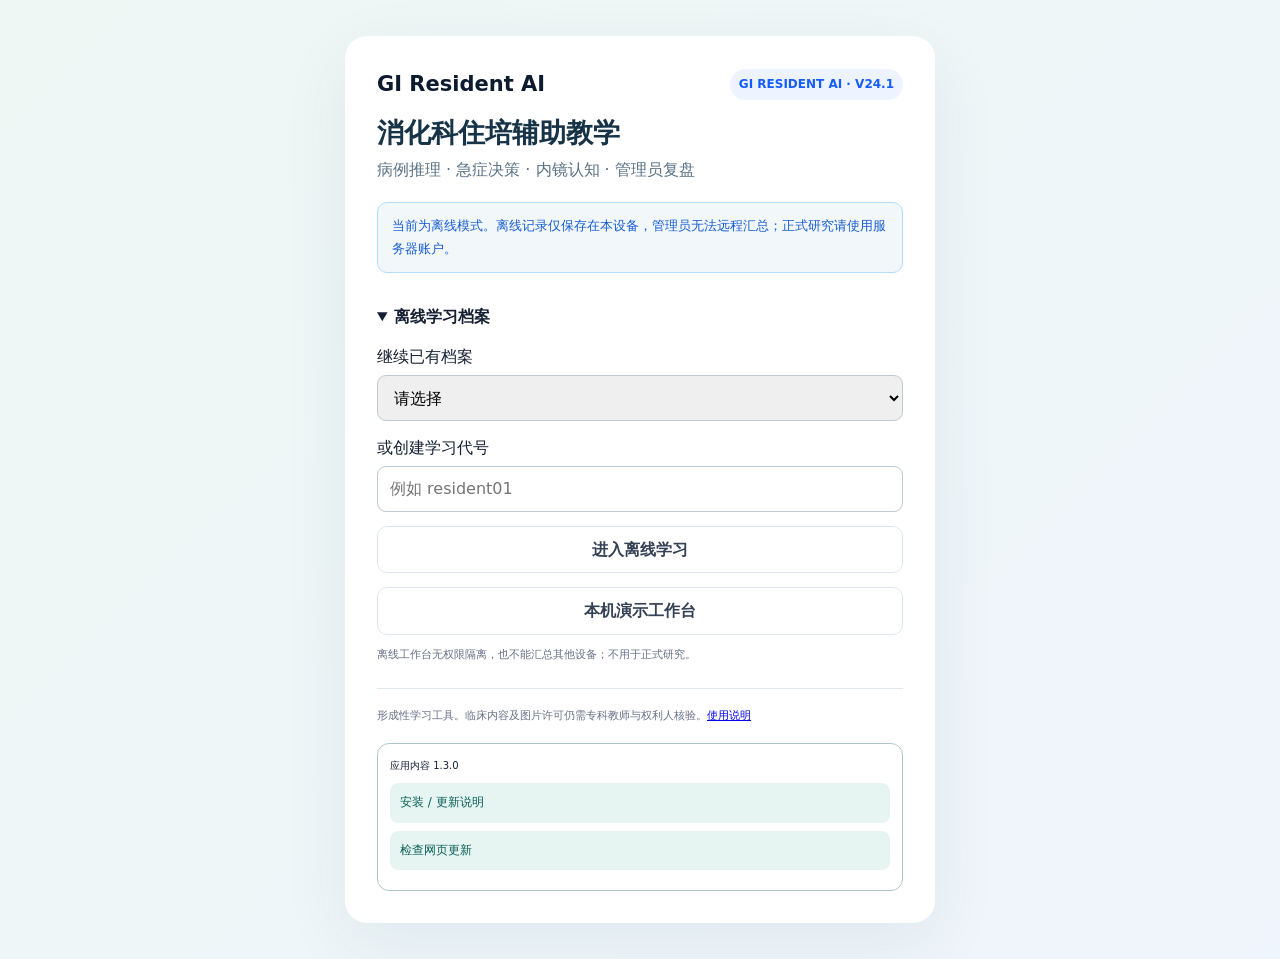
==== commit 4e4aced1: "Add versioned 10-question GI pre-post assessment" ====
--- a/web/index.html
+++ b/web/index.html
@@ -17,8 +17,9 @@
   <link rel="stylesheet" href="v21.css">
   <link rel="stylesheet" href="v22.css">
   <link rel="stylesheet" href="v23.css">
-  <link rel="stylesheet" href="v24.css">
-  <link rel="stylesheet" href="mobile.css">
+  <link rel="stylesheet" href="v24.css">
+  <link rel="stylesheet" href="assessment.css">
+  <link rel="stylesheet" href="mobile.css">
 </head>
 <body>
   <script src="app-release.js"></script>
@@ -51,6 +52,8 @@
   <script src="js/records.js"></script>
   <script src="js/learning.js"></script>
   <script src="js/content.js"></script>
+  <script src="js/assessment-data.js"></script>
+  <script src="js/assessment.js"></script>
   <script src="pwa.js"></script>
 </body>
 </html>
--- a/web/assessment.css
+++ b/web/assessment.css
@@ -0,0 +1,6 @@
+.assessment-intro{border:1px solid #a8d7d0;background:linear-gradient(135deg,#f7fffd,#f6f9ff)}
+.assessment-dash{border-left:5px solid #0d8074;background:linear-gradient(135deg,#f1fbf8,#fff)}
+.assessment-progress{height:10px;margin:0 0 18px;border-radius:999px;background:#dfeaec;overflow:hidden}.assessment-progress i{display:block;height:100%;background:linear-gradient(90deg,#0d8074,#2186b4);transition:width .2s ease}
+.assessment-question h2{margin:16px 0 20px;font-size:22px;line-height:1.55}.assessment-question .choices{display:grid;gap:10px}.assessment-question .choice{margin:0}.assessment-question [role=status]{margin-top:15px}.assessment-question #assessmentNext24{margin-top:14px}
+.assessment-footnote{max-width:900px;margin:12px auto;color:#607780}.assessment-review details{padding:14px 0}.assessment-review summary{color:#173f4d}.assessment-review p{margin:8px 0}
+@media(max-width:620px){.assessment-question h2{font-size:19px}.assessment-question{padding:15px}.assessment-question .choice{min-height:52px;padding:12px}}
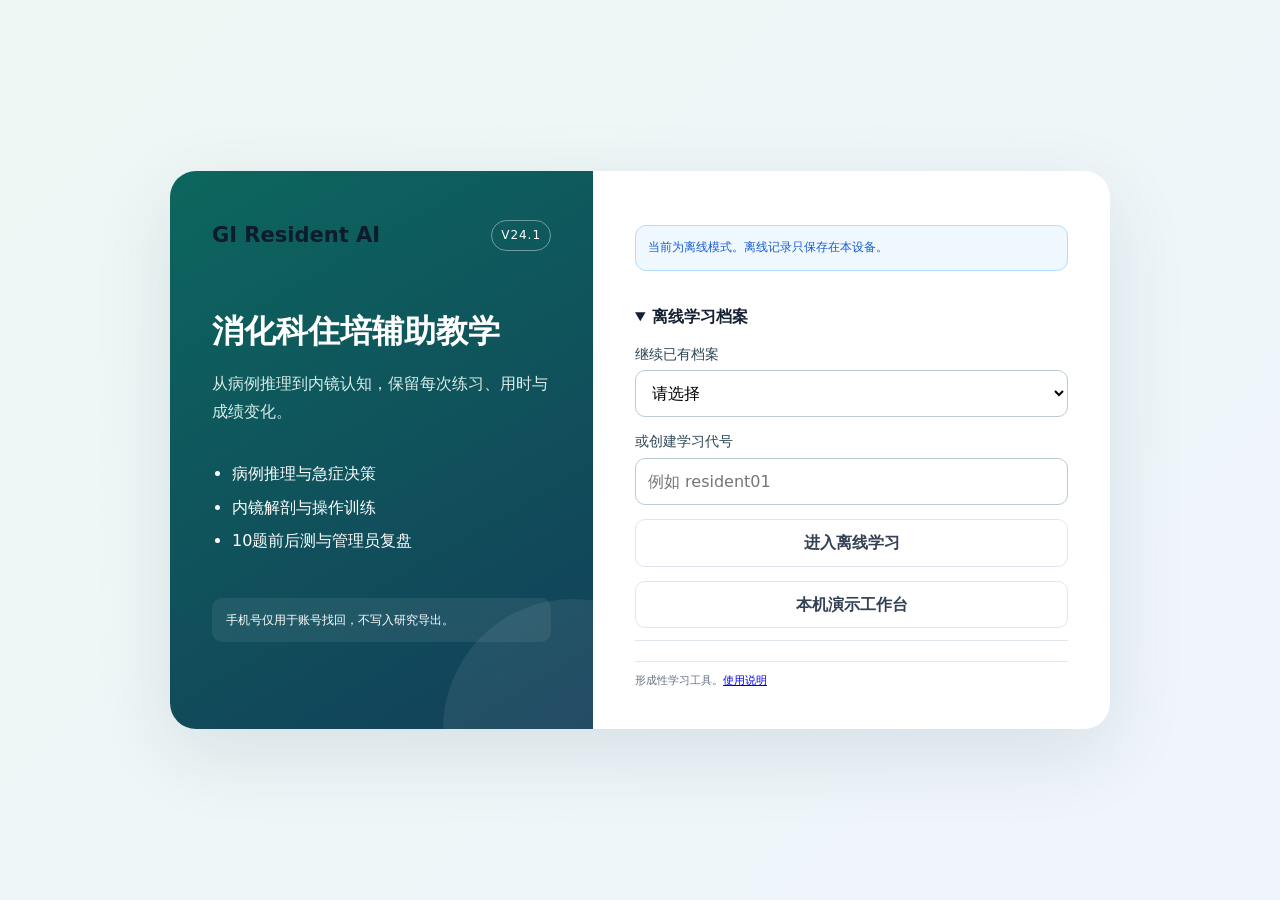
==== commit 100e5135: "feat: add one-month post-use assessment" ====
--- a/web/index.html
+++ b/web/index.html
@@ -54,6 +54,7 @@
   <script src="js/content.js"></script>
   <script src="js/assessment-data.js"></script>
   <script src="js/assessment.js"></script>
+  <script src="js/posttest.js"></script>
   <script src="pwa.js"></script>
 </body>
 </html>
--- a/web/v24.css
+++ b/web/v24.css
@@ -2,7 +2,9 @@
 :root{--v24-ink:#163347;--v24-teal:#09766b;--v24-line:#dbe5ea}
 body{line-height:1.6}button,input,select,textarea{font:inherit}button:focus-visible,a:focus-visible,input:focus-visible,select:focus-visible,textarea:focus-visible,[tabindex]:focus-visible{outline:3px solid #168cdd;outline-offset:3px}
 .account-login{min-height:100vh;padding:36px 18px;background:linear-gradient(135deg,#eef7f4,#eff5fc);display:grid;place-items:center}.account-card{width:min(590px,100%);padding:32px;border-radius:22px;background:#fff;box-shadow:0 20px 70px #12334512}.account-card h1{font-size:27px;line-height:1.4;color:var(--v24-ink)}.account-card label{display:block;margin:14px 0 5px}.account-card input,.account-card select{width:100%;min-height:46px;border:1px solid #bccbd5;border-radius:9px;padding:9px 12px}.account-card .account-note{font-size:13px;line-height:1.75;padding:12px 14px;background:#f2f7fa;border-radius:10px;margin:18px 0}.account-card details{margin:18px 0}.wide{width:100%;margin-top:14px}.account-tabs{display:flex;gap:9px;margin:20px 0}.account-tabs button{flex:1;padding:10px;border:1px solid #cbd8e0;border-radius:9px;background:#fff;cursor:pointer}.account-tabs button.active{color:#075d56;border-color:#0e8779;background:#edf9f5}.account-brand{display:flex;align-items:center;justify-content:space-between;gap:10px;color:#123e4d}.account-brand strong{font-size:21px}.account-lead{color:#587184}.error-text{color:#a52d20;overflow-wrap:anywhere}.mini{line-height:1.7}.bar24{display:flex;justify-content:space-between;align-items:center;gap:10px;margin:0 0 18px}.bar24 #sync24{font-size:12px;max-width:65%;color:#527181;overflow-wrap:anywhere}.mode-tabs{display:flex;gap:10px;margin-bottom:16px}.case24{text-align:left;cursor:pointer;color:inherit;background:#fff;font:inherit;width:100%}.case24:hover{border-color:#31867e;box-shadow:0 5px 20px #0c3d3410}.case24 small{color:#7c6540}.quiz24{max-width:900px;margin:0 auto}.choice{display:block;text-align:left;width:100%;color:inherit;background:#fff;cursor:pointer;white-space:normal;line-height:1.6}.choice.selected{background:#edf7fe;border-color:#3d83b6}.choice:disabled{opacity:1;cursor:default}.card{margin-bottom:16px}.notice{margin:16px 0;line-height:1.8}.table-wrap{overflow-x:auto;max-height:600px}.table td{vertical-align:top}.table small{display:block;font-size:11px;color:#778}.record-json{white-space:pre-wrap;word-break:break-word;max-height:440px;overflow:auto;font-size:12px;background:#f3f7fa;border-radius:10px;padding:12px}details{border-bottom:1px solid #e0e8ed;padding:12px 0}summary{cursor:pointer;font-weight:600;line-height:1.7}details p{overflow-wrap:anywhere}.ai-consent{display:flex;align-items:flex-start;gap:9px;font-size:12px;color:#586674;margin:12px 0;line-height:1.75}.ai-consent input{flex:0 0 auto;width:18px;height:18px;margin-top:3px}.image-source-note{color:#7b5b2b;background:#fff7e8;padding:8px 12px;font-size:12px;border-radius:8px}.image-missing{outline:2px solid #b63624}.tutorial-practice:disabled{opacity:.5;cursor:not-allowed}.tutorial-screen{overflow:hidden}.tutorial-stage{isolation:isolate}.v19copyright{font-size:13px}.card>label{display:block;margin:10px 0}.card>label textarea,.card>label select{width:100%;display:block;margin-top:8px}
-@media(max-width:900px){.account-card{padding:23px 19px}.account-card h1{font-size:23px}.bar24{align-items:flex-start}.main{min-width:0}.grid.g3,.grid.g4{grid-template-columns:1fr}.casegrid{grid-template-columns:1fr}.toolbar{flex-wrap:wrap}.toolbar input,.toolbar select{max-width:100%;min-width:0}.mode-tabs button{flex:1}.row{flex-wrap:wrap}.table{min-width:650px}.tutorial-copy{padding:15px}.notice{font-size:13px}}
+.account-shell{width:min(940px,100%);display:grid;grid-template-columns:minmax(300px,.9fr) minmax(360px,1.1fr);overflow:hidden;border-radius:26px;background:#fff;box-shadow:0 24px 80px #1233451c}.account-shell.compact{display:block;width:min(520px,100%)}.account-intro{padding:48px 42px;color:#fff;background:linear-gradient(150deg,#0c665e,#133f59);position:relative;overflow:hidden}.account-intro:after{content:"";position:absolute;width:260px;height:260px;border-radius:50%;right:-110px;bottom:-130px;background:#ffffff12}.account-intro h1{margin:58px 0 14px;font-size:32px;line-height:1.35}.account-intro p{line-height:1.8;color:#d9eeeb}.account-intro ul{margin:30px 0;padding-left:20px;line-height:2.1}.account-brand.light{color:#fff}.account-brand.light span{font-size:12px;letter-spacing:.08em;border:1px solid #ffffff66;border-radius:999px;padding:5px 9px}.privacy-note{margin-top:40px;padding:12px 14px;border-radius:10px;background:#ffffff12;font-size:12px;line-height:1.7}.account-form-panel{padding:38px 42px;min-width:0}.account-form-panel h1,.account-form-panel h2{color:var(--v24-ink)}.account-form-panel h2{font-size:24px;margin:8px 0}.account-form-panel label{display:block;margin:13px 0 5px;color:#2d4755;font-size:14px}.account-form-panel input,.account-form-panel select{width:100%;min-height:47px;border:1px solid #b9cbd4;border-radius:10px;padding:10px 12px;background:#fff}.account-form-panel input:focus{outline:3px solid #0e877920;border-color:#0e8779}.account-form-panel details{margin:20px 0}.account-form-panel footer{padding-top:10px;border-top:1px solid #e1e9ed}.form-hint{color:#617986;line-height:1.7;margin:0 0 16px}.field-grid{display:grid;grid-template-columns:1fr 1fr;gap:12px}.admin-note{color:#617986;margin:12px 0}.link-button{display:block;margin:14px auto 0;border:0;background:transparent;color:#08776c;text-decoration:underline;cursor:pointer}.account-form-panel button:disabled{opacity:.55;cursor:not-allowed}
+@media(max-width:900px){.account-card{padding:23px 19px}.account-card h1{font-size:23px}.account-shell{grid-template-columns:1fr;max-width:590px}.account-intro{padding:25px 24px}.account-intro h1{font-size:25px;margin:24px 0 8px}.account-intro ul{display:none}.privacy-note{margin-top:14px}.account-form-panel{padding:26px 24px}.bar24{align-items:flex-start}.main{min-width:0}.grid.g3,.grid.g4{grid-template-columns:1fr}.casegrid{grid-template-columns:1fr}.toolbar{flex-wrap:wrap}.toolbar input,.toolbar select{max-width:100%;min-width:0}.mode-tabs button{flex:1}.row{flex-wrap:wrap}.table{min-width:650px}.tutorial-copy{padding:15px}.notice{font-size:13px}}
+@media(max-width:520px){.account-login{padding:10px}.account-shell{border-radius:18px}.account-intro{padding:20px}.account-intro p,.privacy-note{font-size:12px}.account-form-panel{padding:22px 18px}.account-tabs{gap:5px}.account-tabs button{padding:9px 5px}.field-grid{grid-template-columns:1fr;gap:0}}
 @media(prefers-reduced-motion:reduce){*,*::before,*::after{animation-duration:.01ms!important;animation-iteration-count:1!important;scroll-behavior:auto!important}}
 
 /* V24.1 administrator records */
--- a/web/assessment.css
+++ b/web/assessment.css
@@ -4,3 +4,4 @@
 .assessment-question h2{margin:16px 0 20px;font-size:22px;line-height:1.55}.assessment-question .choices{display:grid;gap:10px}.assessment-question .choice{margin:0}.assessment-question [role=status]{margin-top:15px}.assessment-question #assessmentNext24{margin-top:14px}
 .assessment-footnote{max-width:900px;margin:12px auto;color:#607780}.assessment-review details{padding:14px 0}.assessment-review summary{color:#173f4d}.assessment-review p{margin:8px 0}
 @media(max-width:620px){.assessment-question h2{font-size:19px}.assessment-question{padding:15px}.assessment-question .choice{min-height:52px;padding:12px}}
+.posttest-question{margin:16px 0}.posttest-question h2{font-size:19px;line-height:1.65;margin:10px 0 14px}.posttest-choices{display:grid;gap:9px}.posttest-choices label{display:flex;gap:10px;align-items:flex-start;border:1px solid #cbd8e0;border-radius:11px;padding:11px 12px;background:#fff;cursor:pointer;line-height:1.65}.posttest-choices label:hover{border-color:#31867e;background:#f4fbf9}.posttest-choices input{flex:0 0 auto;width:18px;height:18px;margin-top:4px}.posttest-image{margin:12px 0;background:#0b1720;border-radius:13px;padding:10px;text-align:center}.posttest-image img{display:block;max-width:100%;max-height:420px;object-fit:contain;margin:auto}.posttest-image small{display:block;color:#d7e5e9;margin-top:7px;font-size:11px}.posttest-question textarea{width:100%;border:1px solid #b9cbd1;border-radius:10px;padding:11px;resize:vertical;line-height:1.7}.posttest-help{display:block;color:#607780;margin-top:7px;font-size:12px}.posttest-submit{display:flex;gap:10px;align-items:center;flex-wrap:wrap}.posttest-submit [role=status]{color:#a52d20;font-size:13px}.posttest-submit p{flex-basis:100%;margin:0}
